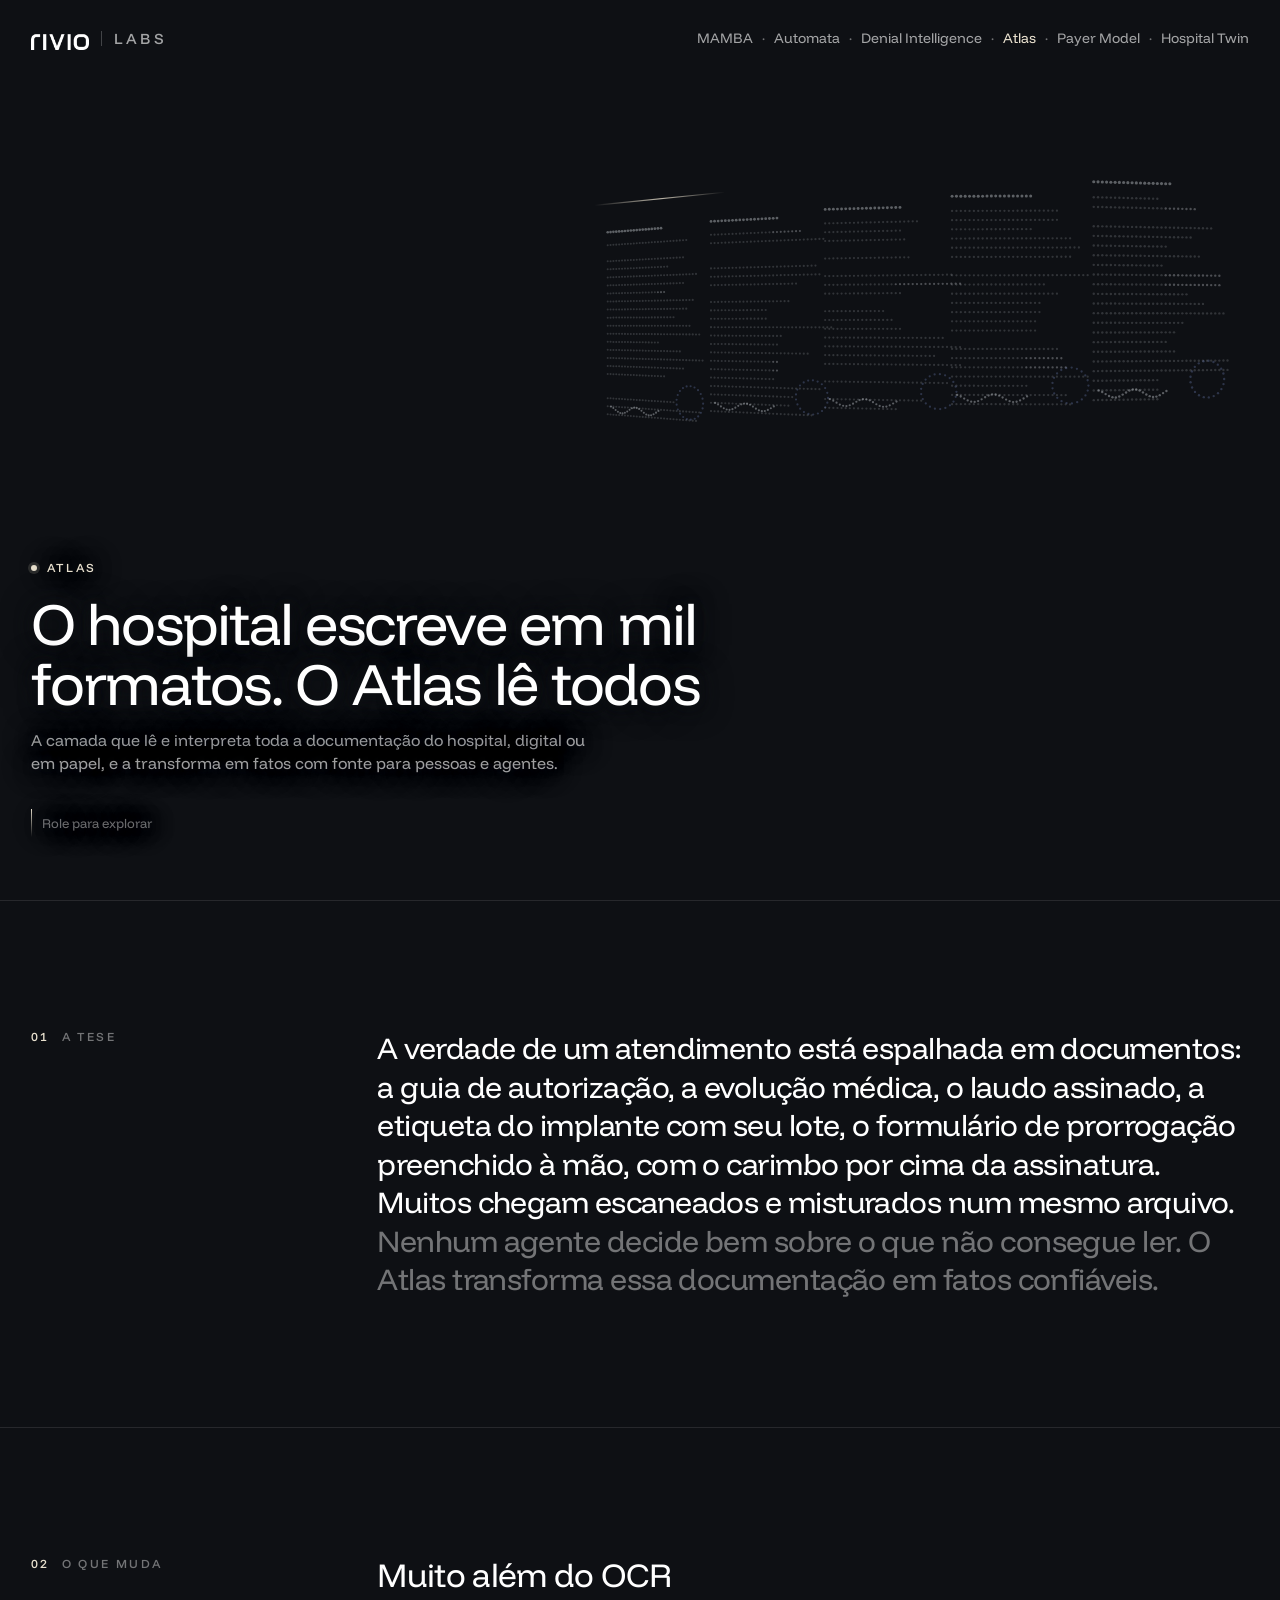
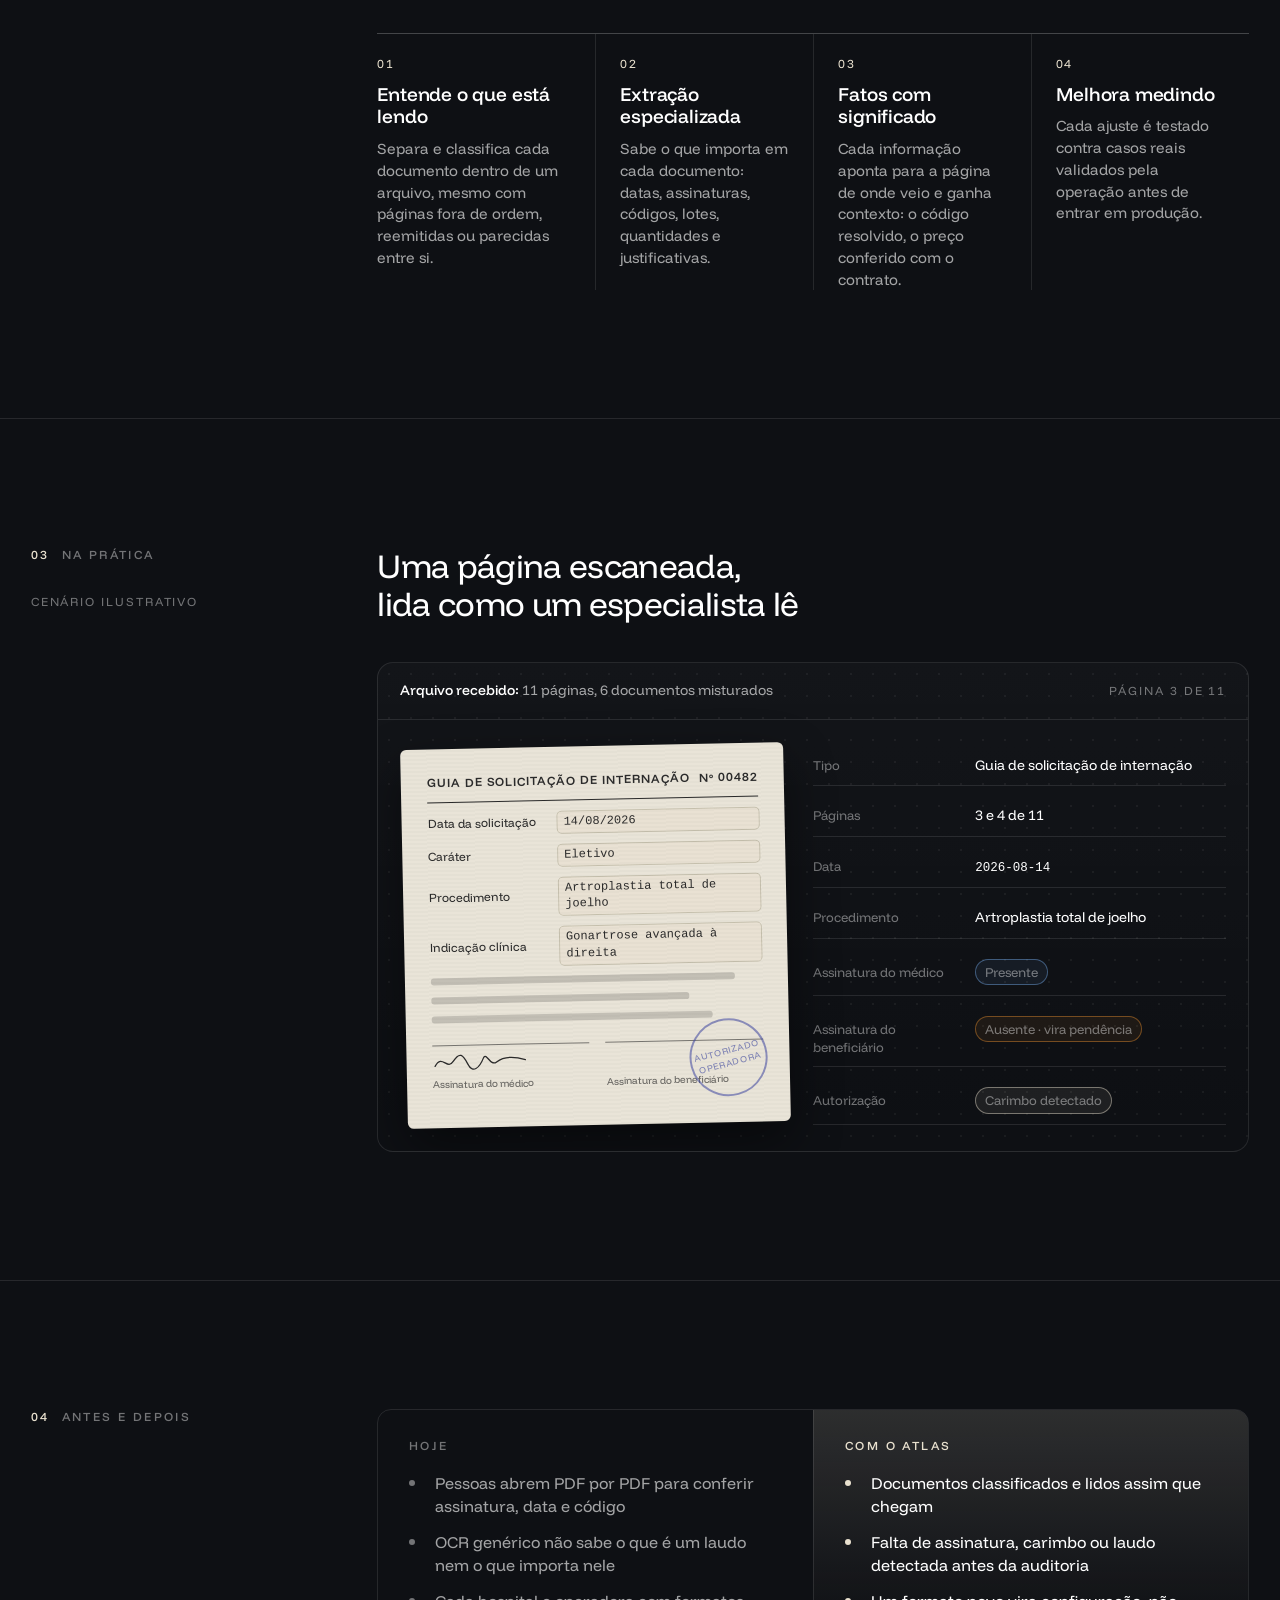
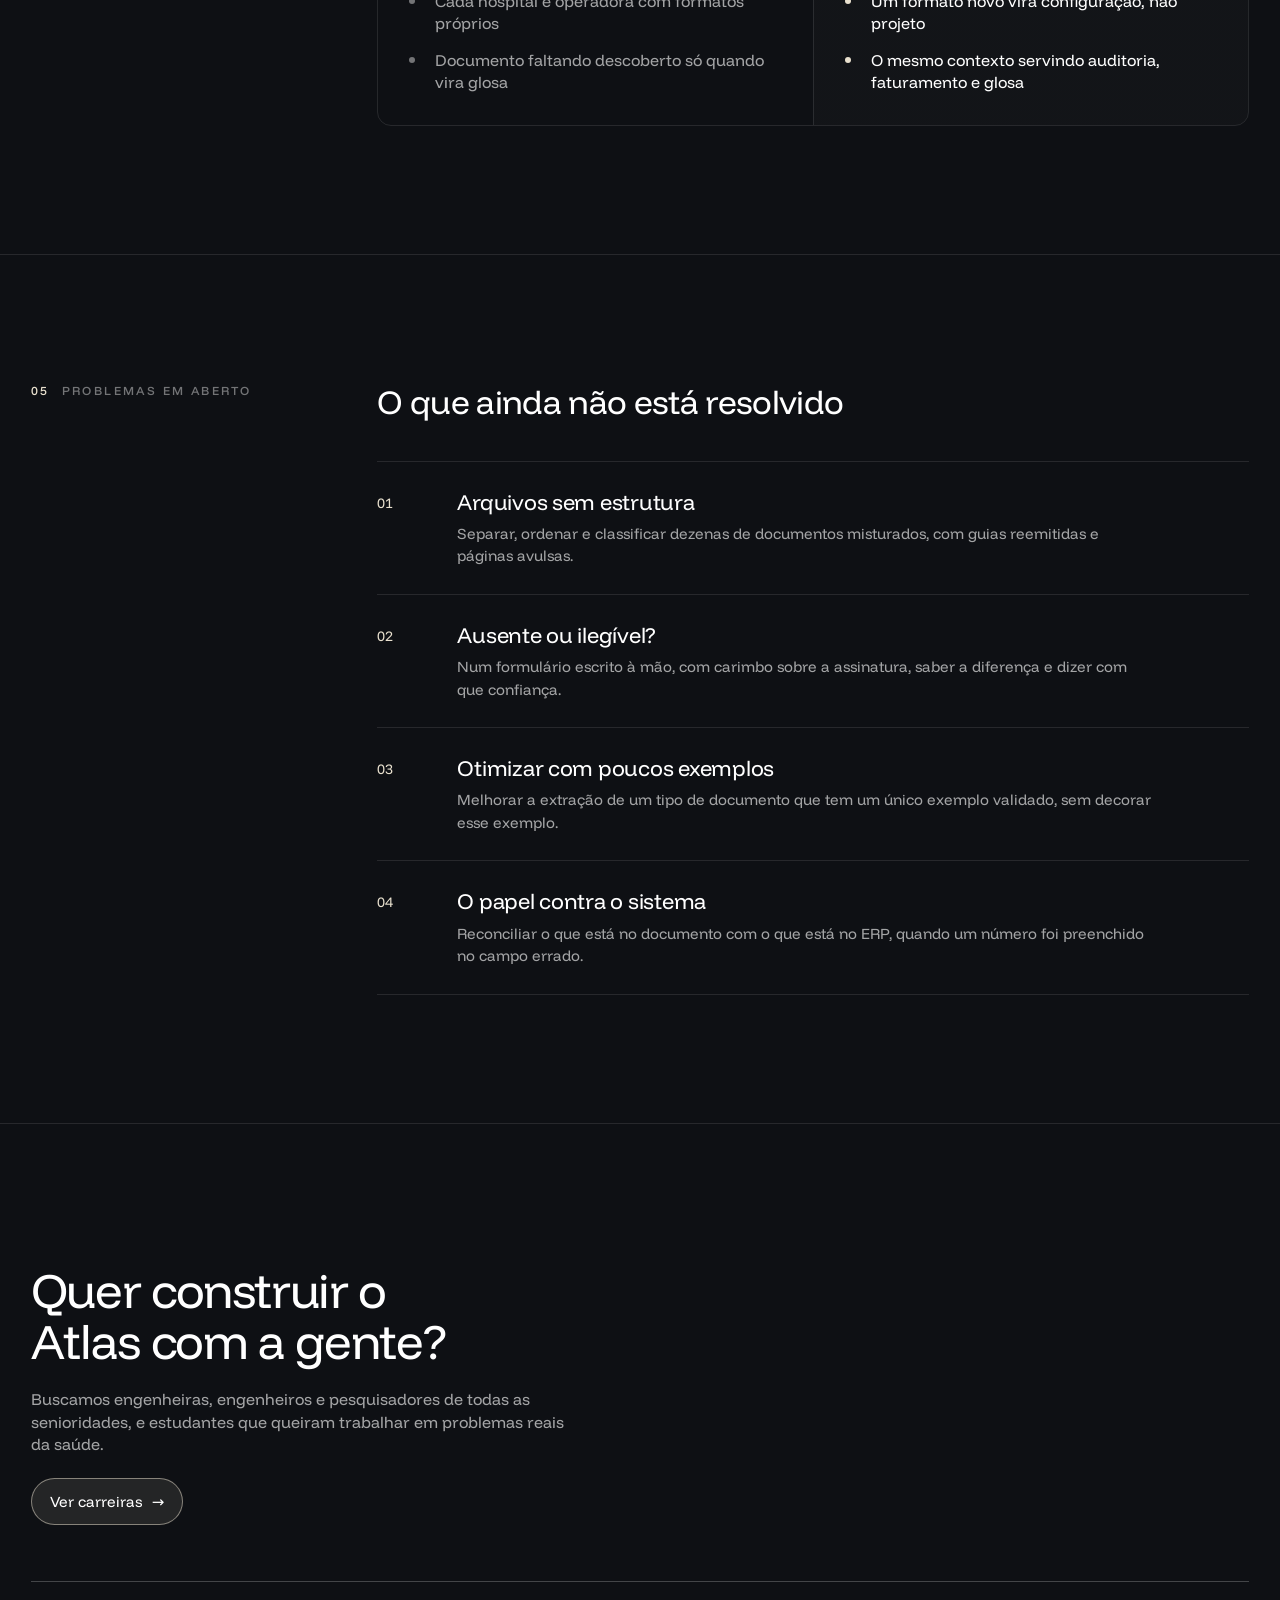
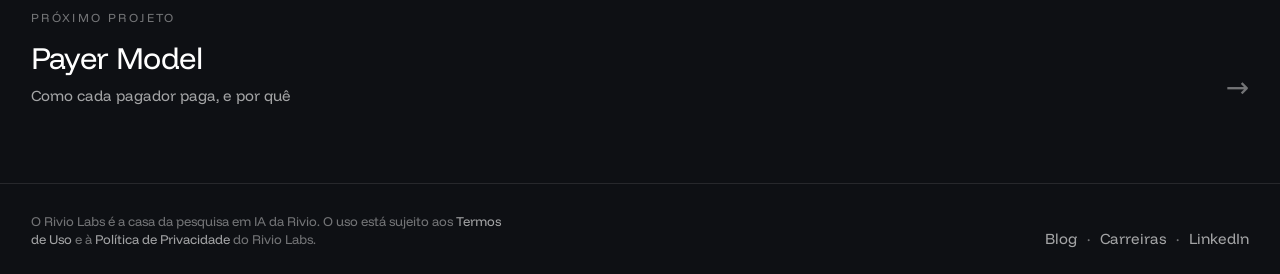
==== atlas/index.html @ 7467d4bd "Cria as páginas de cada projeto e organiza o site em arquivos compartilhados Seis sub-páginas (MAMBA" ====
<!doctype html>
<html lang="pt-BR">
<head>
<meta charset="utf-8">
<meta name="viewport" content="width=device-width, initial-scale=1, viewport-fit=cover">
<title>Atlas · Rivio Labs</title>
<meta name="description" content="A camada que lê e interpreta toda a documentação do hospital, digital ou em papel, e a transforma em fatos com fonte para pessoas e agentes.">
<link rel="preconnect" href="https://fonts.googleapis.com">
<link rel="preconnect" href="https://fonts.gstatic.com" crossorigin>
<link rel="stylesheet" href="https://fonts.googleapis.com/css2?family=Funnel+Display:wght@400;500;600&display=swap">
<link rel="stylesheet" href="../assets/base.css">
<link rel="stylesheet" href="../assets/product.css">
</head>
<body class="product" data-project="atlas" style="--accent: #E9E1CF; --accent-rgb: 233, 225, 207;">
<header class="p-top">
  <a class="brand" href="../" aria-label="Rivio Labs">
    <img src="../assets/rivio.png" alt="Rivio" width="58" height="22">
    <span class="labs">Labs</span>
  </a>
  <nav aria-label="Projetos">
    <ul class="p-index"></ul>
    <a class="p-back" href="../">← Projetos</a>
  </nav>
</header>

<main>
  <section class="hero">
    <canvas data-visual="pages" aria-hidden="true"></canvas>
    <div class="hero-copy">
      <p class="eyebrow">Atlas</p>
      <h1>O hospital escreve em mil formatos. O Atlas lê todos</h1>
      <p class="lede">A camada que lê e interpreta toda a documentação do hospital, digital ou em papel, e a transforma em fatos com fonte para pessoas e agentes.</p>
      <span class="cue">Role para explorar</span>
    </div>
  </section>

  <section class="section" aria-labelledby="s1">
    <div class="label-col"><p class="label" id="s1"><b>01</b> A tese</p></div>
    <div class="body-col"><p class="statement reveal">A verdade de um atendimento está espalhada em documentos: a guia de autorização, a evolução médica, o laudo assinado, a etiqueta do implante com seu lote, o formulário de prorrogação preenchido à mão, com o carimbo por cima da assinatura. Muitos chegam escaneados e misturados num mesmo arquivo. <span>Nenhum agente decide bem sobre o que não consegue ler. O Atlas transforma essa documentação em fatos confiáveis.</span></p></div>
  </section>

  <section class="section" aria-labelledby="s2">
    <div class="label-col"><p class="label" id="s2"><b>02</b> O que muda</p></div>
    <div class="body-col">
      <h2 class="reveal">Muito além do OCR</h2>
      <ol class="pillars reveal">
        <li><span class="n">01</span><h3>Entende o que está lendo</h3><p>Separa e classifica cada documento dentro de um arquivo, mesmo com páginas fora de ordem, reemitidas ou parecidas entre si.</p></li>
        <li><span class="n">02</span><h3>Extração especializada</h3><p>Sabe o que importa em cada documento: datas, assinaturas, códigos, lotes, quantidades e justificativas.</p></li>
        <li><span class="n">03</span><h3>Fatos com significado</h3><p>Cada informação aponta para a página de onde veio e ganha contexto: o código resolvido, o preço conferido com o contrato.</p></li>
        <li><span class="n">04</span><h3>Melhora medindo</h3><p>Cada ajuste é testado contra casos reais validados pela operação antes de entrar em produção.</p></li>
      </ol>
    </div>
  </section>

  <section class="section" aria-labelledby="s3">
    <div class="label-col"><p class="label" id="s3"><b>03</b> Na prática</p><p class="caption">Cenário ilustrativo</p></div>
    <div class="body-col">
      <h2 class="reveal">Uma página escaneada, lida como um especialista lê</h2>
      <div class="module m-doc">
        <div class="module-head"><span><strong>Arquivo recebido:</strong> 11 páginas, 6 documentos misturados</span><span class="caption">Página 3 de 11</span></div>
        <div class="stage">
          <div class="paper" aria-hidden="true">
            <div class="ttl"><span>Guia de solicitação de internação</span><span>Nº 00482</span></div>
            <div class="kv"><span>Data da solicitação</span><span>14/08/2026</span></div>
            <div class="kv"><span>Caráter</span><span>Eletivo</span></div>
            <div class="kv"><span>Procedimento</span><span>Artroplastia total de joelho</span></div>
            <div class="kv"><span>Indicação clínica</span><span class="hand">Gonartrose avançada à direita</span></div>
            <div class="ln" style="width: 92%"></div><div class="ln" style="width: 78%"></div><div class="ln" style="width: 85%"></div>
            <div class="sign"><div><svg viewBox="0 0 120 30" width="96" height="24" aria-hidden="true"><path d="M3 20 C 12 4, 18 26, 26 14 S 38 6, 44 18 S 58 24, 64 10 C 68 4, 72 22, 80 16 S 98 8, 116 14" fill="none" stroke="#2B2B2B" stroke-width="1.6" stroke-linecap="round"/></svg><br>Assinatura do médico</div><div><br><br>Assinatura do beneficiário</div></div>
            <div class="stamp">AUTORIZADO<br>OPERADORA</div>
            <span class="scan"></span>
          </div>
          <div class="out">
            <div class="rec"><span>Tipo</span><span>Guia de solicitação de internação</span></div>
            <div class="rec"><span>Páginas</span><span>3 e 4 de 11</span></div>
            <div class="rec"><span>Data</span><span class="mono">2026-08-14</span></div>
            <div class="rec"><span>Procedimento</span><span>Artroplastia total de joelho</span></div>
            <div class="rec"><span>Assinatura do médico</span><span><span class="chip ok">Presente</span></span></div>
            <div class="rec"><span>Assinatura do beneficiário</span><span><span class="chip warn">Ausente · vira pendência</span></span></div>
            <div class="rec"><span>Autorização</span><span><span class="chip accent">Carimbo detectado</span></span></div>
          </div>
        </div>
      </div>
    </div>
  </section>

  <section class="section" aria-labelledby="s4">
    <div class="label-col"><p class="label" id="s4"><b>04</b> Antes e depois</p></div>
    <div class="body-col">
      <div class="compare reveal">
        <div><h3>Hoje</h3><ul>
          <li>Pessoas abrem PDF por PDF para conferir assinatura, data e código</li>
          <li>OCR genérico não sabe o que é um laudo nem o que importa nele</li>
          <li>Cada hospital e operadora com formatos próprios</li>
          <li>Documento faltando descoberto só quando vira glosa</li>
        </ul></div>
        <div><h3>Com o Atlas</h3><ul>
          <li>Documentos classificados e lidos assim que chegam</li>
          <li>Falta de assinatura, carimbo ou laudo detectada antes da auditoria</li>
          <li>Um formato novo vira configuração, não projeto</li>
          <li>O mesmo contexto servindo auditoria, faturamento e glosa</li>
        </ul></div>
      </div>
    </div>
  </section>

  <section class="section" aria-labelledby="s5">
    <div class="label-col"><p class="label" id="s5"><b>05</b> Problemas em aberto</p></div>
    <div class="body-col">
      <h2 class="reveal">O que ainda não está resolvido</h2>
      <ol class="problems reveal">
        <li><h3>Arquivos sem estrutura</h3><p>Separar, ordenar e classificar dezenas de documentos misturados, com guias reemitidas e páginas avulsas.</p></li>
        <li><h3>Ausente ou ilegível?</h3><p>Num formulário escrito à mão, com carimbo sobre a assinatura, saber a diferença e dizer com que confiança.</p></li>
        <li><h3>Otimizar com poucos exemplos</h3><p>Melhorar a extração de um tipo de documento que tem um único exemplo validado, sem decorar esse exemplo.</p></li>
        <li><h3>O papel contra o sistema</h3><p>Reconciliar o que está no documento com o que está no ERP, quando um número foi preenchido no campo errado.</p></li>
      </ol>
    </div>
  </section>

  <section class="closing">
    <div class="cta reveal">
      <h2>Quer construir o Atlas com a gente?</h2>
      <p>Buscamos engenheiras, engenheiros e pesquisadores de todas as senioridades, e estudantes que queiram trabalhar em problemas reais da saúde.</p>
      <a class="btn" href="../#carreiras">Ver carreiras <span aria-hidden="true">→</span></a>
    </div>
    <a class="next" href="../">Todos os projetos</a>
  </section>
</main>

<footer class="p-foot">
  <p class="fine">O Rivio Labs é a casa da pesquisa em IA da Rivio. O uso está sujeito aos <a href="../#termos">Termos de Uso</a> e à <a href="../#privacidade">Política de Privacidade</a> do Rivio Labs.</p>
  <nav aria-label="Rodapé">
    <ul class="foot-links">
      <li><a href="../#blog">Blog</a></li>
      <li><a href="../#carreiras">Carreiras</a></li>
      <li><a href="https://www.linkedin.com/company/riviotech/" target="_blank" rel="noopener">LinkedIn</a></li>
    </ul>
  </nav>
</footer>

<script src="../assets/projects.js"></script>
<script src="../assets/product.js"></script>
<script src="../assets/fields.js"></script>
</body>
</html>
---- assets/base.css ----
/* Rivio Labs: tokens and pieces shared by every page */
:root {
  color-scheme: dark;
  --bg: #0E1014;
  --bg-2: #16181D;
  --ink: #FFFFFF;
  --ink-2: rgba(255,255,255,0.62);
  --ink-3: rgba(255,255,255,0.42);
  --hair: rgba(255,255,255,0.10);
  --hair-2: rgba(255,255,255,0.22);
  --blue: #0575E6;
  --sky: #7EB8FF;
  --lilac: #B08CF0;
  --attention: #E08A2E;
  --panel: #0B0D11;
  --accent: var(--sky);
  --accent-rgb: 126, 184, 255;
  --ease: cubic-bezier(.2,.8,.2,1);
  --font: "Funnel Display", "Inter", system-ui, -apple-system, sans-serif;
  --mono: ui-monospace, "SF Mono", Menlo, Consolas, monospace;
  --gutter: clamp(16px, 2.4vw, 32px);
}
body { margin: 0; }
img { max-width: 100%; }
[hidden] { display: none !important; }
body {
  background: var(--bg);
  color: var(--ink);
  font-family: var(--font);
  font-size: 15px;
  line-height: 1.4;
  overflow-x: hidden;
  -webkit-font-smoothing: antialiased;
}
a { color: inherit; text-decoration: none; transition: color 160ms var(--ease); }
a:hover { color: var(--sky); }
:focus-visible { outline: 1.5px solid var(--sky); outline-offset: 3px; border-radius: 4px; }

.brand { display: flex; align-items: center; gap: 12px; }
.brand img { height: 22px; width: auto; display: block; }
.brand .labs {
  font-size: 15px; font-weight: 500; letter-spacing: 0.22em; text-transform: uppercase;
  color: var(--ink-2); padding-left: 12px; border-left: 1px solid var(--hair-2); line-height: 1;
}

.linkbtn {
  font: inherit; color: inherit; background: none; border: 0; padding: 0; cursor: pointer;
  transition: color 160ms var(--ease);
}
.linkbtn:hover { color: var(--sky); }
.linkbtn[aria-expanded="true"] { color: var(--ink); }

.fine { font-size: 13px; color: var(--ink-3); max-width: 30rem; margin: 0; }
.fine a { color: var(--ink-2); }
.foot-links { display: flex; flex-wrap: wrap; gap: 0; color: var(--ink-2); justify-content: flex-end; margin: 0; padding: 0; }
.foot-links li { list-style: none; display: inline-flex; }
.foot-links li + li::before { content: "·"; color: var(--ink-3); padding-inline: 10px; }
---- assets/product.css ----
/* Rivio Labs: product pages */
body.product { --accent-soft: rgba(var(--accent-rgb), 0.14); }
body.product a:hover { color: var(--accent); }
body.product :focus-visible { outline-color: var(--accent); }

/* Top bar */
.p-top {
  position: absolute; inset: 0 0 auto 0; z-index: 3;
  display: flex; align-items: center; justify-content: space-between; gap: 24px;
  padding: calc(var(--gutter) * 0.9) var(--gutter);
}
.p-index { display: flex; flex-wrap: wrap; justify-content: flex-end; margin: 0; padding: 0; color: var(--ink-3); font-size: 14px; }
.p-index li { list-style: none; display: inline-flex; }
.p-index li + li::before { content: "·"; padding-inline: 9px; color: var(--ink-3); }
.p-index a { color: var(--ink-2); }
.p-index a[aria-current="page"] { color: var(--accent); }
.p-back { display: none; color: var(--ink-2); font-size: 14px; }

/* Hero */
.hero {
  position: relative; min-height: 100vh; min-height: 100svh; box-sizing: border-box;
  display: grid; align-items: end; overflow: hidden;
  padding: 120px var(--gutter) clamp(40px, 7vh, 72px);
}
.hero canvas { position: absolute; inset: 0; width: 100%; height: 100%; display: block; }
.hero::after {
  content: ""; position: absolute; inset: auto 0 0 0; height: 38%; pointer-events: none;
  background: linear-gradient(to bottom, rgba(14,16,20,0), var(--bg));
}
.hero-copy { position: relative; z-index: 1; display: grid; gap: 16px; text-shadow: 0 0 8px var(--bg), 0 0 18px var(--bg), 0 0 32px var(--bg); }
.eyebrow {
  font-size: 12px; font-weight: 500; letter-spacing: 0.22em; text-transform: uppercase; color: var(--accent);
  display: flex; align-items: center; gap: 10px; margin: 0;
}
.eyebrow::before { content: ""; width: 6px; height: 6px; border-radius: 50%; background: var(--accent); box-shadow: 0 0 0 3px var(--accent-soft); }
.hero h1 {
  margin: 0; font-weight: 400; font-size: clamp(34px, 4.6vw, 62px); line-height: 1.02; letter-spacing: -0.03em;
  max-width: 15em; text-wrap: balance;
}
.lede { margin: 0; color: var(--ink-2); font-size: clamp(16px, 1.25vw, 19px); line-height: 1.45; max-width: 36rem; text-wrap: pretty; }
.cue { display: flex; align-items: center; gap: 10px; margin-top: 18px; color: var(--ink-3); font-size: 13px; }
.cue::before { content: ""; width: 1px; height: 28px; background: linear-gradient(var(--accent), transparent); animation: cue 2.4s var(--ease) infinite; }
@keyframes cue { 0% { transform: scaleY(0); transform-origin: top; } 50% { transform: scaleY(1); transform-origin: top; } 51% { transform-origin: bottom; } 100% { transform: scaleY(0); transform-origin: bottom; } }

/* Sections */
.section {
  display: grid; grid-template-columns: minmax(0, 1fr) minmax(0, 3fr); gap: 28px 56px;
  padding: clamp(72px, 10vw, 136px) var(--gutter);
  border-top: 1px solid var(--hair);
}
.label { margin: 0; font-size: 12px; font-weight: 500; letter-spacing: 0.2em; text-transform: uppercase; color: var(--ink-3); display: flex; gap: 12px; align-items: baseline; }
.label b { color: var(--accent); font-weight: 500; font-variant-numeric: tabular-nums; }
.label-col { display: grid; align-content: start; gap: 18px; }
.section h2 { margin: 0; font-weight: 400; font-size: clamp(26px, 2.6vw, 38px); line-height: 1.12; letter-spacing: -0.02em; text-wrap: balance; max-width: 22em; }
.statement { margin: 0; font-size: clamp(22px, 2.35vw, 34px); line-height: 1.28; letter-spacing: -0.018em; text-wrap: pretty; max-width: 30em; }
.statement span { color: var(--ink-3); }
.body-col { display: grid; gap: 40px; align-content: start; min-width: 0; }

/* What changes */
.pillars { display: grid; grid-template-columns: repeat(4, minmax(0, 1fr)); margin: 0; padding: 0; border-top: 1px solid var(--hair-2); }
.pillars li { list-style: none; padding: 22px 24px 0 0; display: grid; gap: 10px; align-content: start; }
.pillars li + li { padding-left: 24px; border-left: 1px solid var(--hair); }
.pillars .n { font-size: 12px; color: var(--accent); font-variant-numeric: tabular-nums; letter-spacing: 0.1em; }
.pillars h3 { margin: 0; font-size: 19px; font-weight: 500; letter-spacing: -0.01em; line-height: 1.2; }
.pillars p { margin: 0; color: var(--ink-2); font-size: 15px; line-height: 1.45; text-wrap: pretty; }

/* Before / after */
.compare { display: grid; grid-template-columns: repeat(2, minmax(0, 1fr)); gap: 0; border: 1px solid var(--hair); border-radius: 14px; overflow: hidden; }
.compare > div { padding: 28px clamp(20px, 2.4vw, 36px) 32px; display: grid; gap: 18px; align-content: start; }
.compare > div + div { border-left: 1px solid var(--hair); background: linear-gradient(180deg, var(--accent-soft), rgba(var(--accent-rgb), 0.02) 60%); }
.compare h3 { margin: 0; font-size: 12px; font-weight: 500; letter-spacing: 0.2em; text-transform: uppercase; color: var(--ink-3); }
.compare > div + div h3 { color: var(--accent); }
.compare ul { margin: 0; padding: 0; display: grid; gap: 14px; }
.compare li { list-style: none; display: grid; grid-template-columns: 14px 1fr; gap: 12px; font-size: 16px; line-height: 1.4; color: var(--ink-2); }
.compare li::before { content: ""; width: 6px; height: 6px; margin-top: 8px; border-radius: 50%; background: var(--ink-3); }
.compare > div + div li { color: var(--ink); }
.compare > div + div li::before { background: var(--accent); }

/* Open problems */
.problems { margin: 0; padding: 0; counter-reset: pr; display: grid; }
.problems li { list-style: none; counter-increment: pr; display: grid; grid-template-columns: 64px minmax(0, 1fr); gap: 8px 16px; padding: 26px 0; border-top: 1px solid var(--hair); }
.problems li:last-child { border-bottom: 1px solid var(--hair); }
.problems li::before { content: counter(pr, decimal-leading-zero); color: var(--accent); font-size: 14px; font-variant-numeric: tabular-nums; padding-top: 6px; grid-row: span 2; }
.problems h3 { margin: 0; font-size: clamp(19px, 1.7vw, 24px); font-weight: 400; letter-spacing: -0.012em; line-height: 1.25; }
.problems p { margin: 0; color: var(--ink-2); font-size: 15px; line-height: 1.5; max-width: 44rem; text-wrap: pretty; }

/* Closing */
.closing { padding: clamp(80px, 11vw, 150px) var(--gutter) clamp(48px, 6vw, 80px); border-top: 1px solid var(--hair); display: grid; gap: 56px; }
.cta { display: grid; gap: 22px; max-width: 46rem; }
.cta h2 { margin: 0; font-weight: 400; font-size: clamp(30px, 3.8vw, 52px); line-height: 1.05; letter-spacing: -0.028em; text-wrap: balance; }
.cta p { margin: 0; color: var(--ink-2); font-size: 16px; max-width: 34rem; }
.btn {
  justify-self: start; display: inline-flex; align-items: center; gap: 10px;
  padding: 12px 18px; border-radius: 999px; border: 1px solid rgba(var(--accent-rgb), 0.5);
  color: var(--ink); background: rgba(var(--accent-rgb), 0.1); font-size: 15px;
  transition: background-color 160ms var(--ease), border-color 160ms var(--ease);
}
.btn:hover { color: var(--ink); background: rgba(var(--accent-rgb), 0.2); border-color: var(--accent); }
.btn span { transition: transform 160ms var(--ease); }
.btn:hover span { transform: translateX(3px); }
.next {
  display: grid; grid-template-columns: minmax(0, 1fr) auto; align-items: end; gap: 12px 32px;
  padding: 28px 0 0; border-top: 1px solid var(--hair-2);
}
.next small { display: block; font-size: 12px; letter-spacing: 0.2em; text-transform: uppercase; color: var(--ink-3); margin-bottom: 10px; }
.next strong { display: block; font-weight: 400; font-size: clamp(24px, 2.4vw, 34px); letter-spacing: -0.02em; }
.next em { display: block; font-style: normal; color: var(--ink-2); margin-top: 6px; }
.next .arrow { font-size: 28px; color: var(--ink-3); transition: transform 200ms var(--ease), color 200ms var(--ease); }
.next:hover .arrow { transform: translateX(6px); color: var(--ink); }
.next:hover strong { color: var(--ink); }
.p-foot { display: grid; grid-template-columns: minmax(0, 1fr) auto; gap: 20px 48px; align-items: end; padding: 28px var(--gutter) calc(var(--gutter) * 0.9); border-top: 1px solid var(--hair); }

/* Signature modules: shared frame */
.module {
  position: relative; border: 1px solid var(--hair); border-radius: 16px; overflow: hidden;
  background:
    radial-gradient(rgba(255,255,255,0.05) 1px, transparent 1.2px) 0 0 / 22px 22px,
    linear-gradient(180deg, rgba(255,255,255,0.025), rgba(255,255,255,0));
}
.module-head { display: flex; flex-wrap: wrap; justify-content: space-between; gap: 8px 24px; align-items: baseline; padding: 18px 22px; border-bottom: 1px solid var(--hair); font-size: 14px; color: var(--ink-2); }
.module-head strong { color: var(--ink); font-weight: 500; }
.caption { font-size: 12px; letter-spacing: 0.16em; text-transform: uppercase; color: var(--ink-3); }
.mono { font-family: var(--mono); font-size: 12.5px; letter-spacing: 0; }
.chip { display: inline-flex; align-items: center; gap: 6px; padding: 3px 9px; border-radius: 999px; border: 1px solid var(--hair-2); font-size: 12px; color: var(--ink-2); white-space: nowrap; }
.chip.accent { border-color: rgba(var(--accent-rgb), 0.45); color: var(--accent); background: rgba(var(--accent-rgb), 0.08); }
.chip.warn { border-color: rgba(224,138,46,0.45); color: #F0B06A; background: rgba(224,138,46,0.08); }
.chip.ok { border-color: rgba(126,184,255,0.4); color: var(--sky); background: rgba(126,184,255,0.07); }

/* MAMBA: an audited account */
.m-audit .rows { display: grid; }
.m-audit .row { display: grid; grid-template-columns: 150px minmax(0, 1fr) 150px; gap: 8px 24px; padding: 18px 22px; border-bottom: 1px solid var(--hair); align-items: start; }
.m-audit .row:last-child { border-bottom: 0; }
.m-audit .who { display: grid; gap: 6px; font-size: 13px; color: var(--ink-3); }
.m-audit .who b { color: var(--accent); font-weight: 500; font-size: 14px; }
.m-audit .what { display: grid; gap: 8px; }
.m-audit .what p { margin: 0; font-size: 16px; line-height: 1.35; }
.m-audit .evid { display: flex; flex-wrap: wrap; gap: 6px; }
.m-audit .effect { display: grid; gap: 6px; justify-items: end; text-align: right; font-size: 13px; color: var(--ink-3); }
.m-audit .effect b { font-weight: 500; font-size: 16px; color: var(--ink); font-variant-numeric: tabular-nums; }
.m-audit .foot { display: flex; flex-wrap: wrap; gap: 8px 20px; padding: 16px 22px; border-top: 1px solid var(--hair); font-size: 13px; color: var(--ink-2); background: rgba(var(--accent-rgb), 0.05); }

/* Automata: one demonstration, two executors */
.m-replay .stage { display: grid; grid-template-columns: minmax(0, 1.25fr) minmax(0, 1fr); }
.m-replay .browser { margin: 22px; border: 1px solid var(--hair-2); border-radius: 10px; overflow: hidden; background: rgba(11,13,17,0.85); }
.m-replay .bar { display: flex; gap: 6px; align-items: center; padding: 10px 12px; border-bottom: 1px solid var(--hair); }
.m-replay .bar i { width: 7px; height: 7px; border-radius: 50%; background: var(--hair-2); }
.m-replay .bar span { margin-left: 10px; flex: 1; height: 16px; border-radius: 6px; background: rgba(255,255,255,0.05); }
.m-replay .page { position: relative; min-height: 250px; padding: 18px; display: grid; grid-template-columns: 90px 1fr; gap: 14px; }
.m-replay .side { display: grid; gap: 8px; align-content: start; }
.m-replay .side i, .m-replay .field i { display: block; height: 8px; border-radius: 4px; background: rgba(255,255,255,0.08); }
.m-replay .main { display: grid; gap: 12px; align-content: start; }
.m-replay .field { display: grid; gap: 6px; padding: 10px; border: 1px solid var(--hair); border-radius: 8px; }
.m-replay .field i:first-child { width: 40%; }
.m-replay .cta-btn { justify-self: end; padding: 8px 14px; border-radius: 8px; background: rgba(var(--accent-rgb), 0.22); border: 1px solid rgba(var(--accent-rgb), 0.5); font-size: 12px; color: var(--ink); transition: transform 700ms var(--ease); }
.m-replay.drift .cta-btn { transform: translateX(-150px); }
.m-replay .cursor { position: absolute; left: 0; top: 0; width: 14px; height: 14px; border-radius: 50%; background: var(--accent); box-shadow: 0 0 0 6px var(--accent-soft); transform: translate(140px, 60px); transition: transform 900ms var(--ease); }
.m-replay .rails { padding: 22px 22px 22px 0; display: grid; gap: 14px; align-content: center; }
.m-replay .rail { border: 1px solid var(--hair); border-radius: 10px; padding: 14px 16px; display: grid; gap: 10px; }
.m-replay .rail h4 { margin: 0; font-size: 13px; font-weight: 500; color: var(--ink-2); display: flex; justify-content: space-between; gap: 12px; }
.m-replay .steps { display: grid; grid-template-columns: repeat(5, 1fr); gap: 6px; }
.m-replay .steps i { height: 6px; border-radius: 3px; background: rgba(255,255,255,0.08); transition: background-color 300ms var(--ease); }
.m-replay .steps i.done { background: var(--accent); }
.m-replay .steps i.fail { background: var(--attention); }
.m-replay .note { margin: 0; font-size: 13px; color: var(--ink-3); min-height: 2.8em; }

/* Denial Intelligence: before submission / after the answer */
.m-denial .cols { display: grid; grid-template-columns: repeat(2, minmax(0, 1fr)); }
.m-denial .col { padding: 22px; display: grid; gap: 14px; align-content: start; }
.m-denial .col + .col { border-left: 1px solid var(--hair); }
.m-denial h4 { margin: 0; font-size: 12px; font-weight: 500; letter-spacing: 0.18em; text-transform: uppercase; color: var(--ink-3); }
.m-denial .sig { display: grid; grid-template-columns: minmax(0, 1fr) auto; gap: 6px 16px; padding: 14px 16px; border: 1px solid var(--hair); border-radius: 10px; background: rgba(11,13,17,0.6); }
.m-denial .sig p { margin: 0; font-size: 15px; line-height: 1.35; }
.m-denial .sig small { grid-column: 1 / -1; color: var(--ink-3); font-size: 13px; }
.m-denial .verdict { display: grid; gap: 10px; padding: 16px; border-radius: 10px; border: 1px solid rgba(var(--accent-rgb), 0.35); background: rgba(var(--accent-rgb), 0.06); }
.m-denial .verdict p { margin: 0; font-size: 15px; line-height: 1.4; }
.m-denial .verdict ul { margin: 0; padding: 0; display: grid; gap: 6px; }
.m-denial .verdict li { list-style: none; font-size: 14px; color: var(--ink-2); display: flex; gap: 8px; }
.m-denial .verdict li::before { content: "↳"; color: var(--accent); }
.m-denial .meter { height: 6px; border-radius: 3px; background: rgba(255,255,255,0.08); overflow: hidden; }
.m-denial .meter i { display: block; height: 100%; width: 0; background: var(--accent); transition: width 1200ms var(--ease); }
.m-denial.in .meter i { width: var(--w); }

/* Atlas: a page and what gets read from it */
.m-doc .stage { display: grid; grid-template-columns: minmax(0, 1fr) minmax(0, 1fr); }
.m-doc .paper { position: relative; margin: 26px; padding: 26px 26px 34px; border-radius: 6px; background: #E9E4D8; color: #2B2B2B; transform: rotate(-1.2deg); box-shadow: 0 20px 50px rgba(0,0,0,0.45); display: grid; gap: 10px; overflow: hidden; }
.m-doc .paper::after { content: ""; position: absolute; inset: 0; background: repeating-linear-gradient(0deg, rgba(0,0,0,0.018) 0 2px, transparent 2px 4px); pointer-events: none; }
.m-doc .ttl { font-size: 12px; font-weight: 600; letter-spacing: 0.08em; text-transform: uppercase; display: flex; justify-content: space-between; border-bottom: 1.5px solid #2B2B2B; padding-bottom: 8px; }
.m-doc .ln { height: 7px; border-radius: 3px; background: rgba(43,43,43,0.2); }
.m-doc .kv { display: grid; grid-template-columns: 120px 1fr; gap: 10px; align-items: center; font-size: 12px; }
.m-doc .kv span:last-child { font-family: var(--mono); font-size: 12px; padding: 2px 6px; border-radius: 4px; transition: background-color 400ms var(--ease), box-shadow 400ms var(--ease); }
.m-doc.in .kv span:last-child { background: rgba(var(--accent-rgb), 0.55); box-shadow: 0 0 0 1px rgba(90,80,40,0.25); }
.m-doc .hand { font-family: "Segoe Script", "Bradley Hand", cursive; font-size: 15px; }
.m-doc .stamp { position: absolute; right: 22px; bottom: 26px; width: 74px; height: 74px; border-radius: 50%; border: 2px solid rgba(60,70,160,0.55); color: rgba(60,70,160,0.65); font-size: 9px; letter-spacing: 0.1em; display: grid; place-items: center; text-align: center; transform: rotate(-14deg); }
.m-doc .sign { display: grid; grid-template-columns: repeat(2, 1fr); gap: 16px; margin-top: 10px; font-size: 10px; color: rgba(43,43,43,0.7); }
.m-doc .sign div { border-top: 1px solid rgba(43,43,43,0.6); padding-top: 4px; }
.m-doc .scan { position: absolute; left: 0; right: 0; top: 0; height: 2px; background: linear-gradient(90deg, transparent, rgba(var(--accent-rgb), 0.9), transparent); box-shadow: 0 0 18px rgba(var(--accent-rgb), 0.9); opacity: 0; }
.m-doc.in .scan { animation: scan 2.6s var(--ease) 1; }
@keyframes scan { 0% { top: 0; opacity: 1; } 90% { opacity: 1; } 100% { top: 100%; opacity: 0; } }
.m-doc .out { padding: 26px 22px 26px 0; display: grid; gap: 10px; align-content: center; }
.m-doc .out .rec { display: grid; grid-template-columns: 150px minmax(0, 1fr); gap: 12px; align-items: baseline; padding: 10px 0; border-bottom: 1px solid var(--hair); font-size: 14px; opacity: 0.25; transition: opacity 500ms var(--ease); }
.m-doc .out .rec span:first-child { color: var(--ink-3); font-size: 13px; }
.m-doc.in .out .rec { opacity: 1; }
.m-doc.in .out .rec:nth-child(2) { transition-delay: 300ms; } .m-doc.in .out .rec:nth-child(3) { transition-delay: 600ms; }
.m-doc.in .out .rec:nth-child(4) { transition-delay: 900ms; } .m-doc.in .out .rec:nth-child(5) { transition-delay: 1200ms; }
.m-doc.in .out .rec:nth-child(6) { transition-delay: 1500ms; } .m-doc.in .out .rec:nth-child(7) { transition-delay: 1800ms; }

/* Payer Model: memory of a payer */
.m-matrix .stage { display: grid; grid-template-columns: minmax(0, 1.6fr) minmax(0, 1fr); }
.m-matrix .grid { padding: 24px 22px; overflow-x: auto; }
.m-matrix table { border-collapse: collapse; width: 100%; min-width: 460px; }
.m-matrix th { font-weight: 400; font-size: 12px; color: var(--ink-3); text-align: left; padding: 0 8px 10px 0; white-space: nowrap; }
.m-matrix thead th { text-align: center; font-variant-numeric: tabular-nums; }
.m-matrix thead th.fc { color: var(--accent); }
.m-matrix td { text-align: center; padding: 7px 0; }
.m-matrix td i { display: inline-block; border-radius: 50%; background: rgba(255,255,255,0.8); transform: scale(0); transition: transform 500ms var(--ease); }
.m-matrix td.fc i { background: transparent; border: 1.5px solid var(--accent); }
.m-matrix.in td i { transform: scale(1); }
.m-matrix .side { border-left: 1px solid var(--hair); padding: 24px 22px; display: grid; gap: 16px; align-content: center; }
.m-matrix .insight { display: grid; gap: 8px; padding: 14px 16px; border: 1px solid var(--hair); border-radius: 10px; }
.m-matrix .insight p { margin: 0; font-size: 15px; line-height: 1.4; }
.m-matrix .insight small { color: var(--ink-3); font-size: 13px; }

/* Hospital Twin: many dialects, one language */
.m-twin .stage { position: relative; display: grid; grid-template-columns: minmax(0, 1fr) 90px minmax(0, 1fr); align-items: center; padding: 28px 22px; }
.m-twin .src { display: grid; gap: 12px; }
.m-twin .src div { display: grid; gap: 4px; padding: 12px 14px; border: 1px solid var(--hair); border-radius: 10px; background: rgba(11,13,17,0.6); }
.m-twin .src small { font-size: 12px; color: var(--ink-3); }
.m-twin .src code { font-family: var(--mono); font-size: 13px; color: var(--ink); }
.m-twin svg { width: 100%; height: 100%; min-height: 220px; overflow: visible; }
.m-twin path { fill: none; stroke: rgba(var(--accent-rgb), 0.7); stroke-width: 1.2; stroke-dasharray: 160; stroke-dashoffset: 160; transition: stroke-dashoffset 1200ms var(--ease); }
.m-twin.in path { stroke-dashoffset: 0; }
.m-twin.in path:nth-of-type(2) { transition-delay: 200ms; } .m-twin.in path:nth-of-type(3) { transition-delay: 400ms; }
.m-twin .canon { display: grid; gap: 12px; padding: 18px; border-radius: 12px; border: 1px solid rgba(var(--accent-rgb), 0.45); background: rgba(var(--accent-rgb), 0.07); opacity: 0.3; transition: opacity 700ms var(--ease) 900ms; }
.m-twin.in .canon { opacity: 1; }
.m-twin .canon strong { font-weight: 500; font-size: 17px; line-height: 1.3; }
.m-twin .canon dl { margin: 0; display: grid; grid-template-columns: auto 1fr; gap: 6px 14px; font-size: 13px; }
.m-twin .canon dt { color: var(--ink-3); }
.m-twin .canon dd { margin: 0; color: var(--ink-2); }

/* Reveal on scroll */
.js .reveal { opacity: 0; transform: translateY(14px); transition: opacity 700ms var(--ease), transform 700ms var(--ease); }
.js .reveal.in { opacity: 1; transform: none; }

@media (max-width: 1200px) {
  .pillars { grid-template-columns: repeat(2, minmax(0, 1fr)); row-gap: 28px; }
  .pillars li:nth-child(3) { padding-left: 0; border-left: 0; }
}
@media (max-width: 900px) {
  .section { grid-template-columns: 1fr; }
  .m-audit .row { grid-template-columns: 1fr; }
  .m-audit .effect { justify-items: start; text-align: left; }
  .m-replay .stage, .m-doc .stage, .m-matrix .stage, .m-denial .cols { grid-template-columns: 1fr; }
  .m-replay .rails { padding: 0 22px 22px; }
  .m-doc .out { padding: 0 22px 26px; }
  .m-matrix .side { border-left: 0; border-top: 1px solid var(--hair); }
  .m-denial .col + .col { border-left: 0; border-top: 1px solid var(--hair); }
  .m-twin .stage { grid-template-columns: 1fr; gap: 18px; }
  .m-twin svg { display: none; }
}
@media (max-width: 760px) {
  .p-index { display: none; }
  .p-back { display: inline; }
  .hero { padding-top: 96px; }
  .pillars { grid-template-columns: 1fr; }
  .pillars li, .pillars li + li { padding-left: 0; border-left: 0; }
  .compare { grid-template-columns: 1fr; }
  .compare > div + div { border-left: 0; border-top: 1px solid var(--hair); }
  .problems li { grid-template-columns: 40px minmax(0, 1fr); }
  .next, .p-foot { grid-template-columns: 1fr; }
  .p-foot .foot-links { justify-content: flex-start; }
  .m-doc .kv { grid-template-columns: 96px 1fr; }
  .m-doc .out .rec { grid-template-columns: 120px minmax(0, 1fr); }
}
@media (prefers-reduced-motion: reduce) {
  .js .reveal { opacity: 1; transform: none; transition: none; }
  .cue::before, .m-doc.in .scan { animation: none; }
  .m-replay .cursor, .m-replay .cta-btn, .m-twin path, .m-matrix td i, .m-denial .meter i { transition: none; }
}
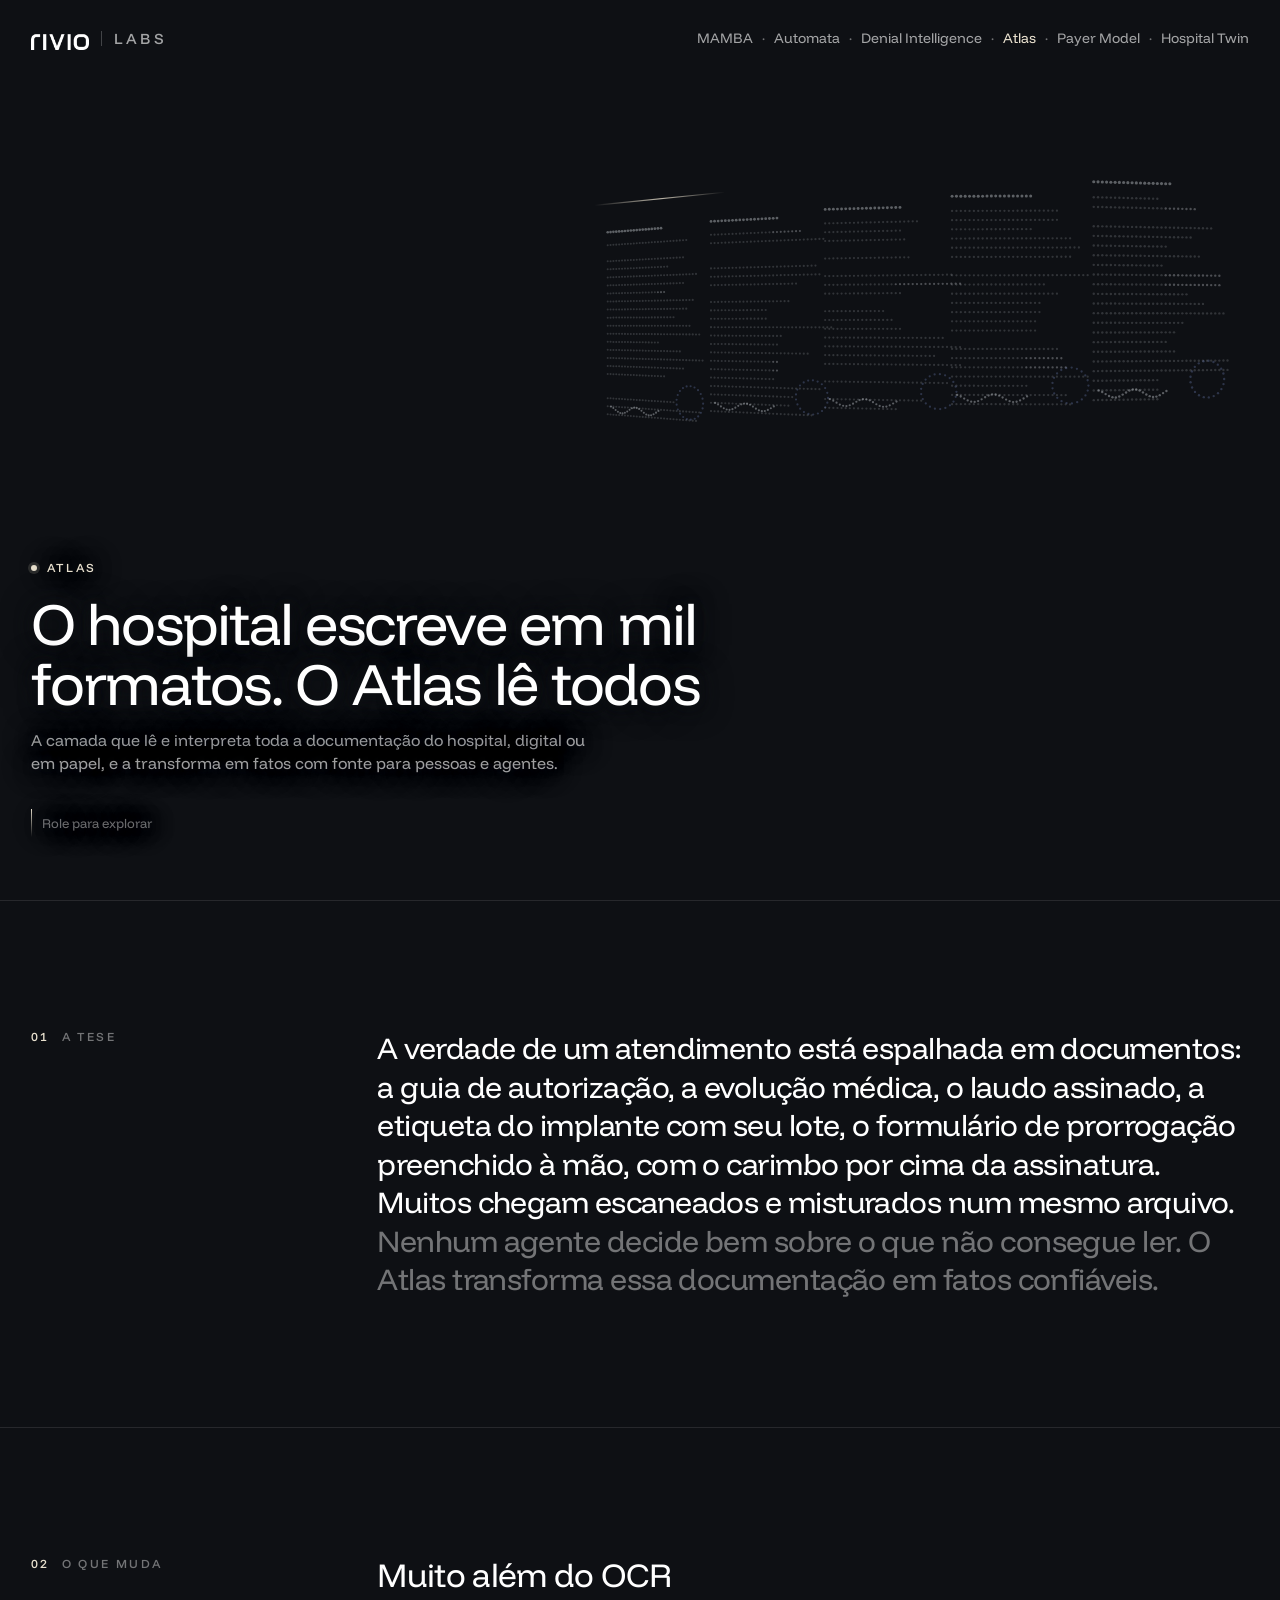
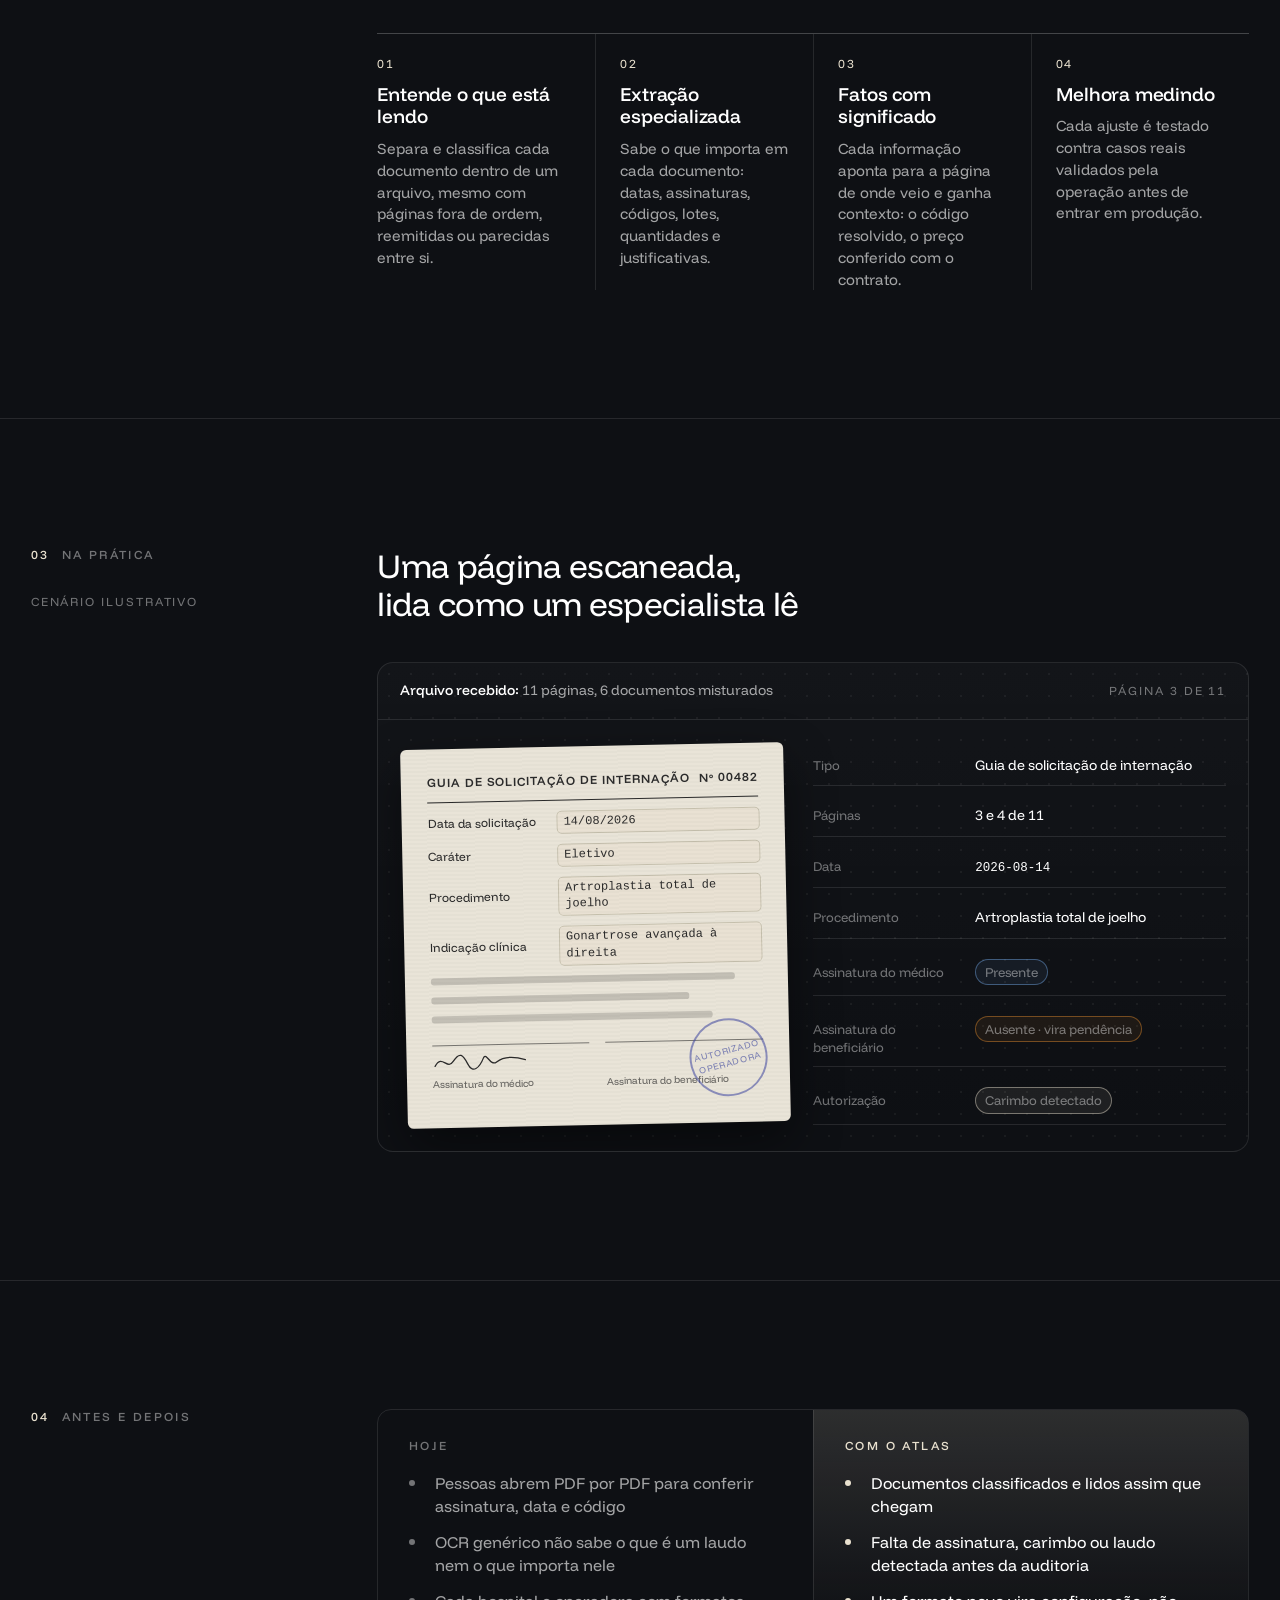
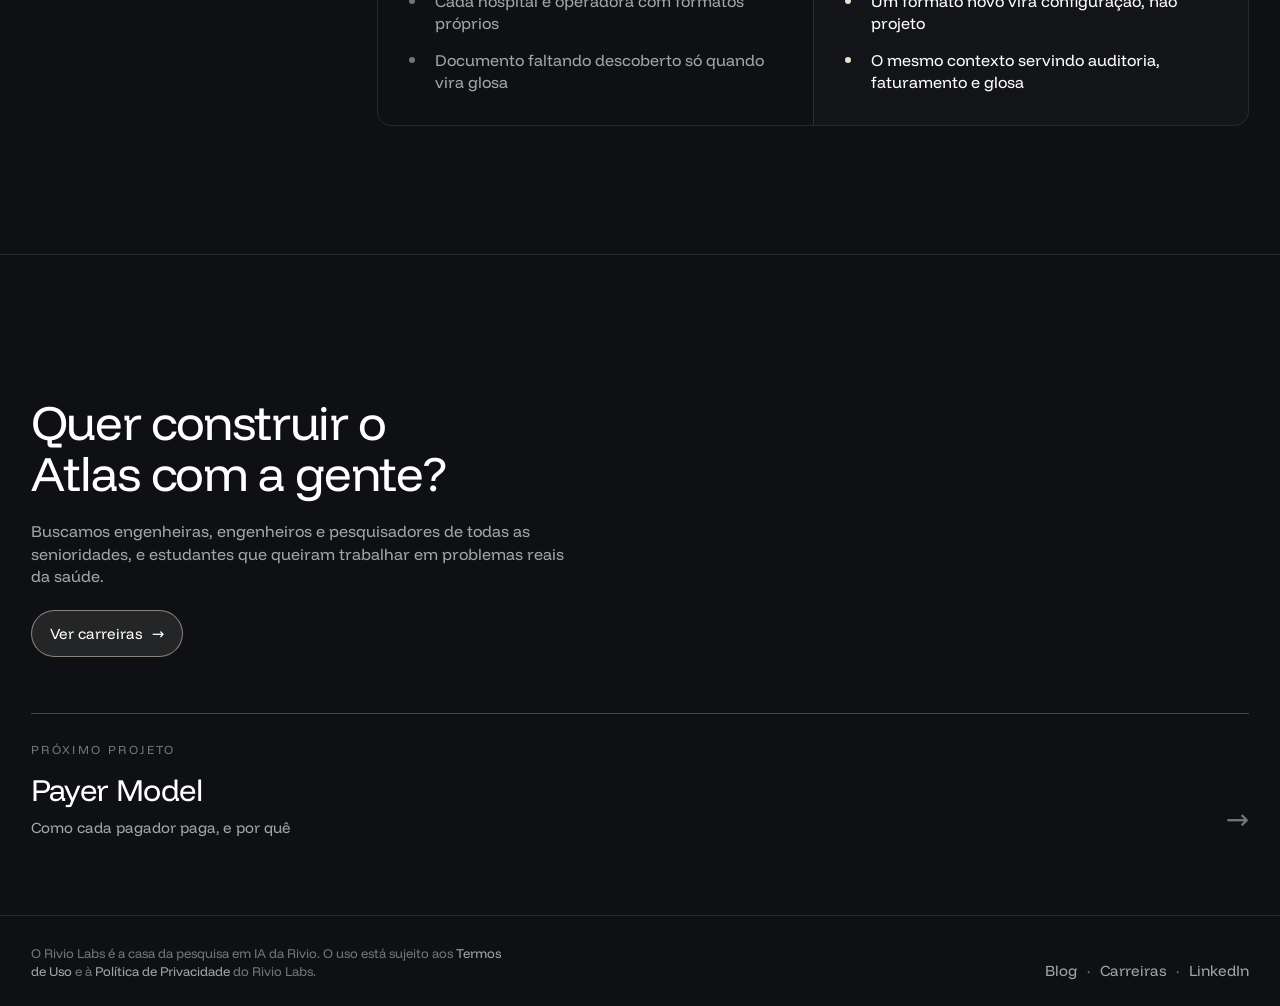
==== commit 15699424: "Oculta a seção de problemas em aberto das páginas de projeto O conteúdo continua no HTML de cada pág" ====
--- a/atlas/index.html
+++ b/atlas/index.html
@@ -104,7 +104,8 @@
     </div>
   </section>
 
-  <section class="section" aria-labelledby="s5">
+  <!-- Problemas em aberto: oculto por enquanto. Remova o atributo hidden para voltar a exibir. -->
+  <section class="section" aria-labelledby="s5" hidden>
     <div class="label-col"><p class="label" id="s5"><b>05</b> Problemas em aberto</p></div>
     <div class="body-col">
       <h2 class="reveal">O que ainda não está resolvido</h2>
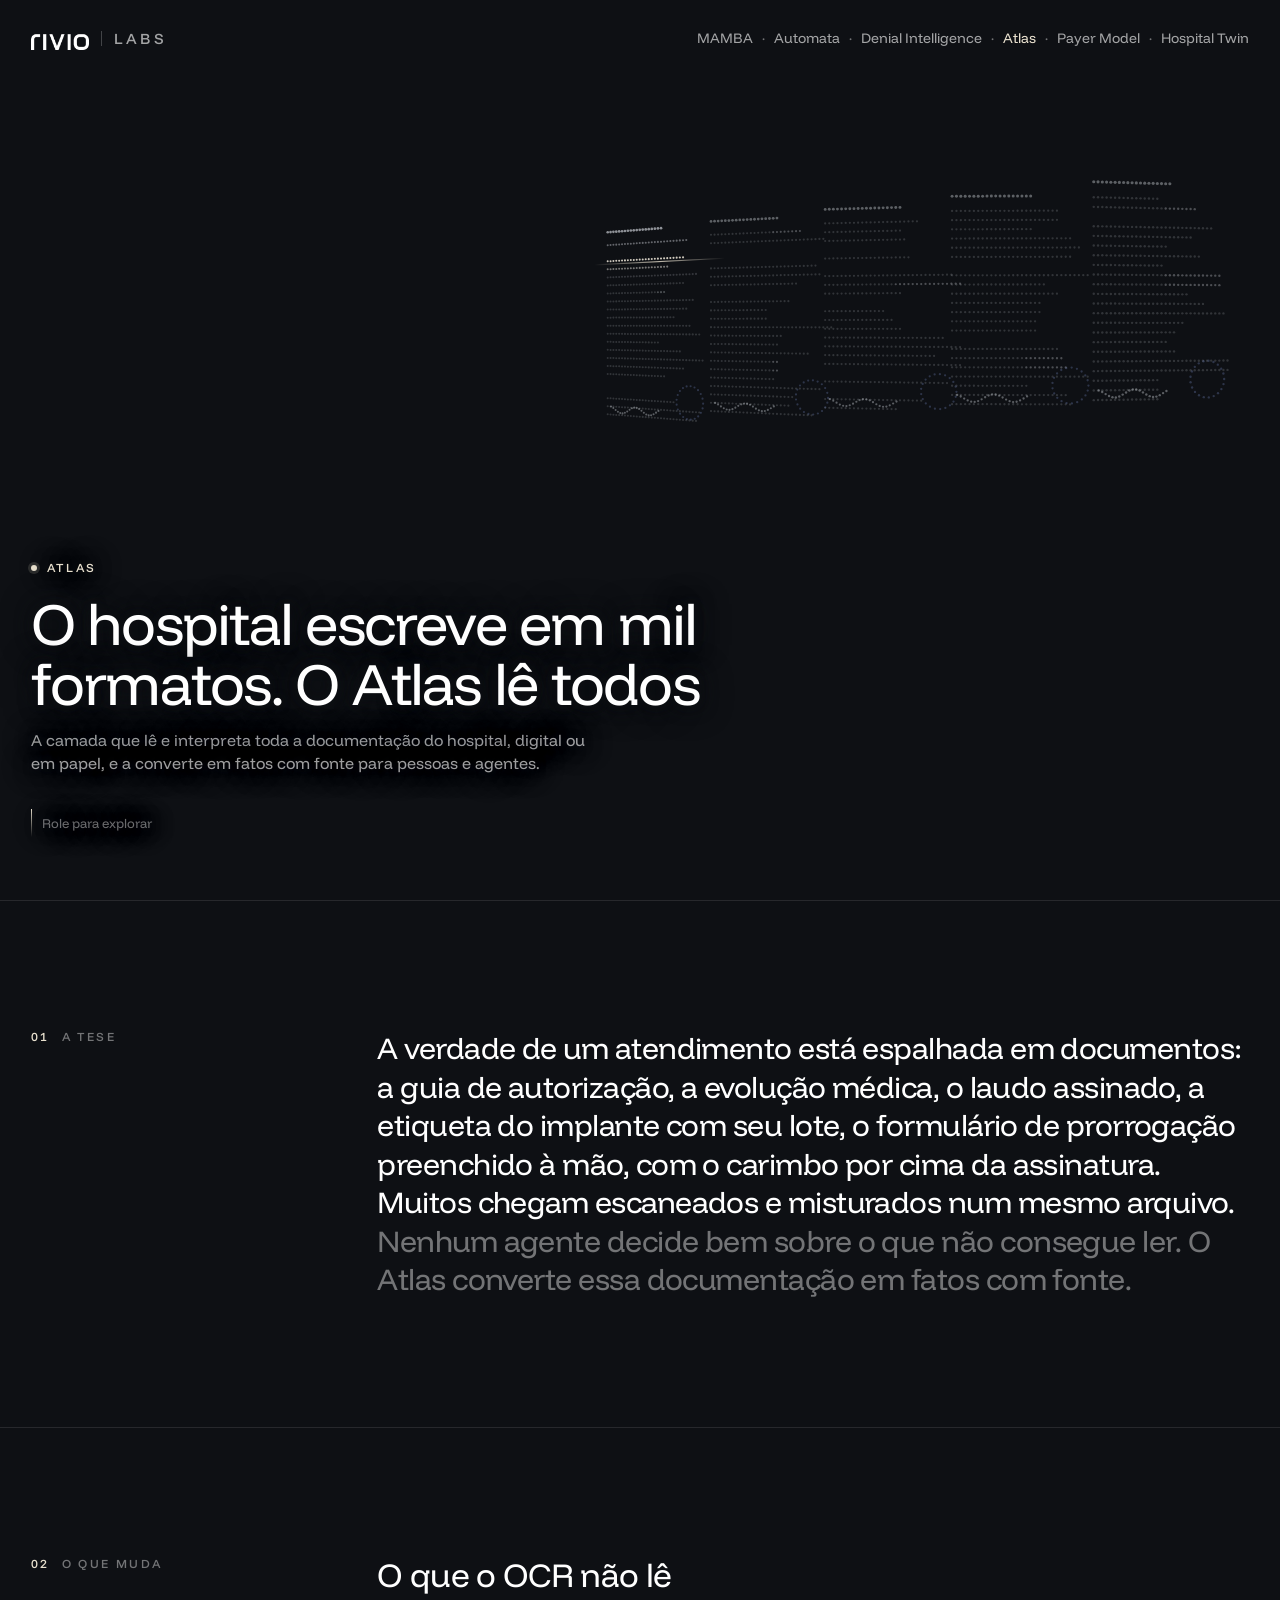
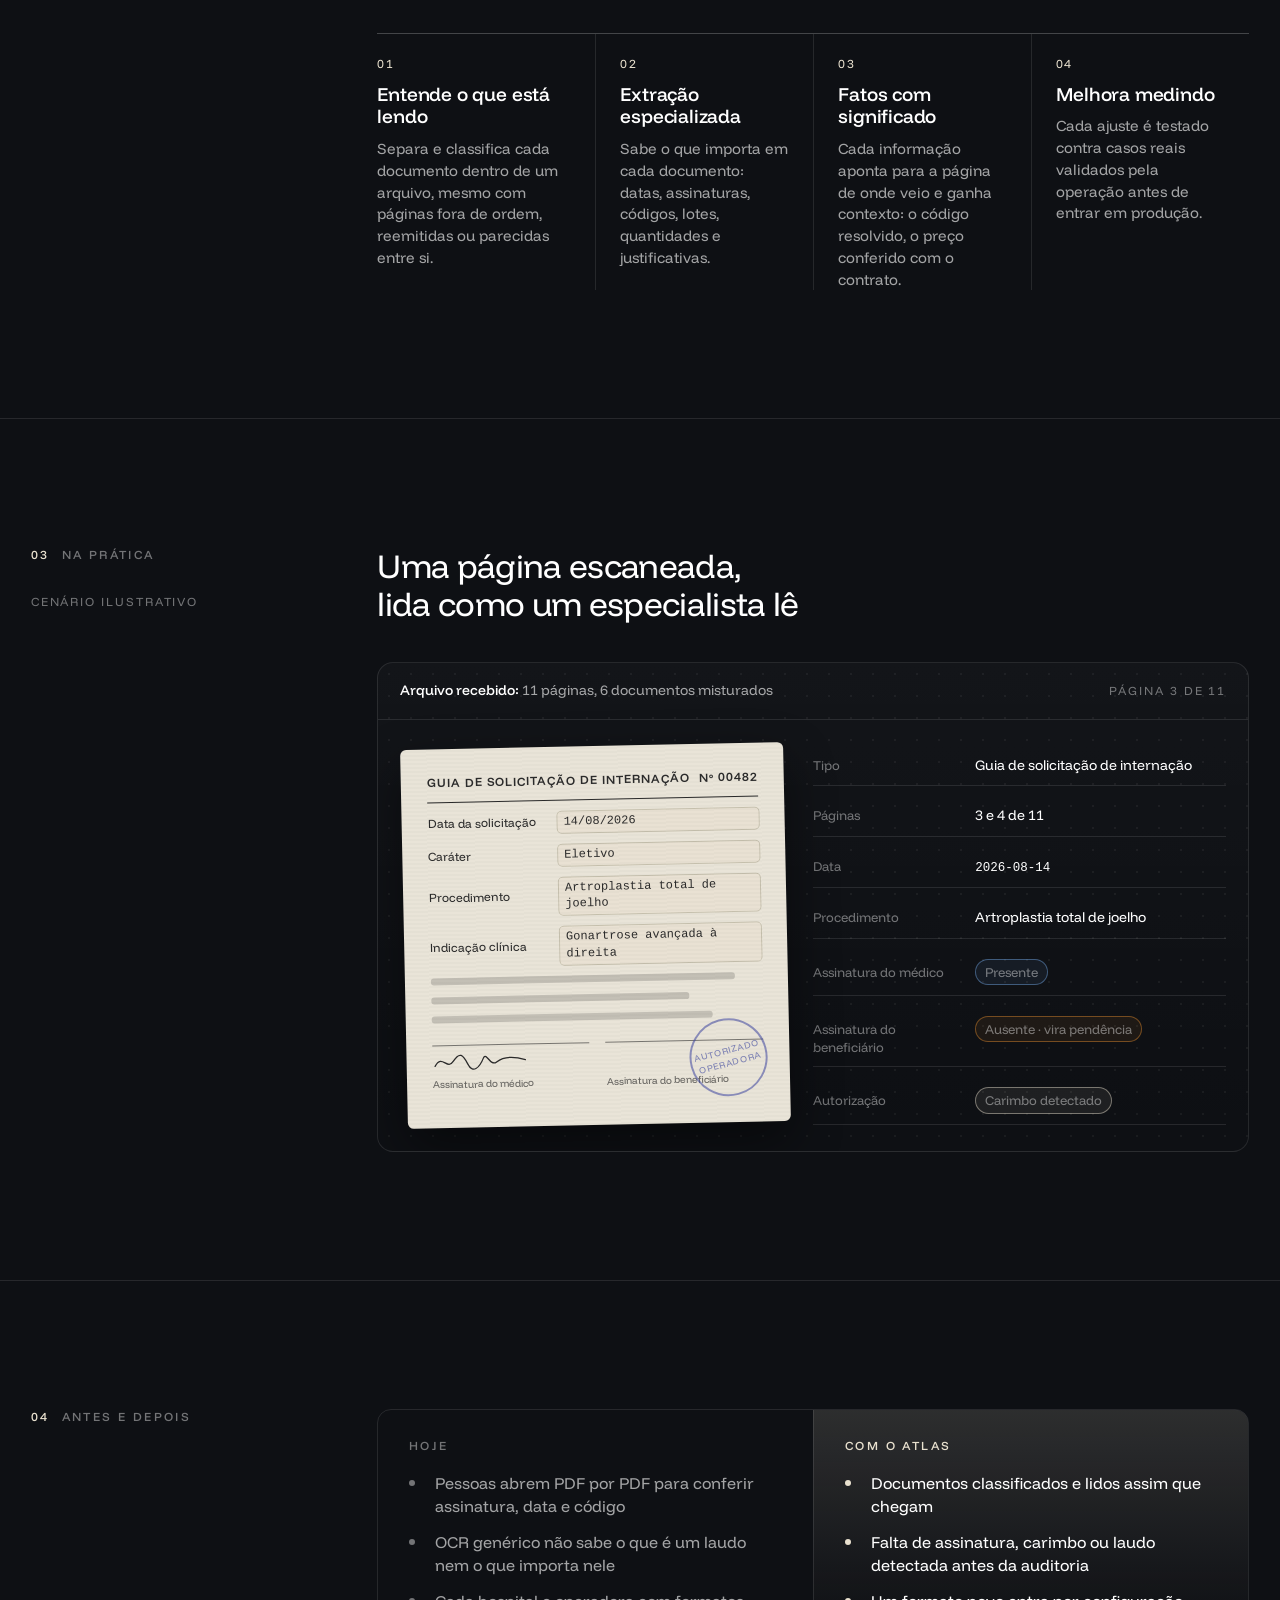
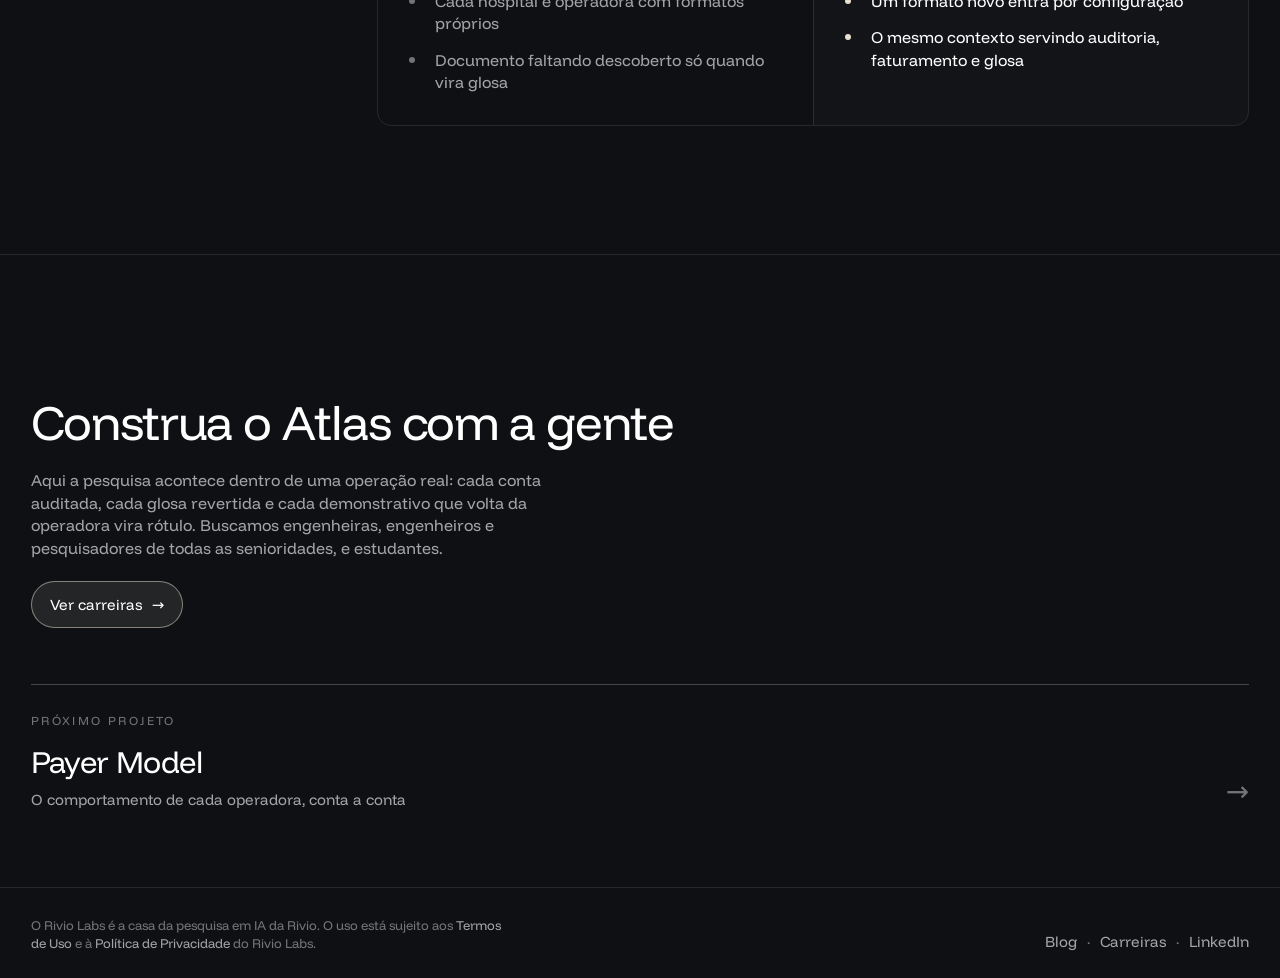
==== commit 63d32c49: "Revisa a copy do site segundo o guia de voz Nova abertura da home com o argumento da operação real, " ====
--- a/atlas/index.html
+++ b/atlas/index.html
@@ -4,7 +4,7 @@
 <meta charset="utf-8">
 <meta name="viewport" content="width=device-width, initial-scale=1, viewport-fit=cover">
 <title>Atlas · Rivio Labs</title>
-<meta name="description" content="A camada que lê e interpreta toda a documentação do hospital, digital ou em papel, e a transforma em fatos com fonte para pessoas e agentes.">
+<meta name="description" content="A camada que lê e interpreta toda a documentação do hospital, digital ou em papel, e a converte em fatos com fonte para pessoas e agentes.">
 <link rel="preconnect" href="https://fonts.googleapis.com">
 <link rel="preconnect" href="https://fonts.gstatic.com" crossorigin>
 <link rel="stylesheet" href="https://fonts.googleapis.com/css2?family=Funnel+Display:wght@400;500;600&display=swap">
@@ -29,20 +29,20 @@
     <div class="hero-copy">
       <p class="eyebrow">Atlas</p>
       <h1>O hospital escreve em mil formatos. O Atlas lê todos</h1>
-      <p class="lede">A camada que lê e interpreta toda a documentação do hospital, digital ou em papel, e a transforma em fatos com fonte para pessoas e agentes.</p>
+      <p class="lede">A camada que lê e interpreta toda a documentação do hospital, digital ou em papel, e a converte em fatos com fonte para pessoas e agentes.</p>
       <span class="cue">Role para explorar</span>
     </div>
   </section>
 
   <section class="section" aria-labelledby="s1">
     <div class="label-col"><p class="label" id="s1"><b>01</b> A tese</p></div>
-    <div class="body-col"><p class="statement reveal">A verdade de um atendimento está espalhada em documentos: a guia de autorização, a evolução médica, o laudo assinado, a etiqueta do implante com seu lote, o formulário de prorrogação preenchido à mão, com o carimbo por cima da assinatura. Muitos chegam escaneados e misturados num mesmo arquivo. <span>Nenhum agente decide bem sobre o que não consegue ler. O Atlas transforma essa documentação em fatos confiáveis.</span></p></div>
+    <div class="body-col"><p class="statement reveal">A verdade de um atendimento está espalhada em documentos: a guia de autorização, a evolução médica, o laudo assinado, a etiqueta do implante com seu lote, o formulário de prorrogação preenchido à mão, com o carimbo por cima da assinatura. Muitos chegam escaneados e misturados num mesmo arquivo. <span>Nenhum agente decide bem sobre o que não consegue ler. O Atlas converte essa documentação em fatos com fonte.</span></p></div>
   </section>
 
   <section class="section" aria-labelledby="s2">
     <div class="label-col"><p class="label" id="s2"><b>02</b> O que muda</p></div>
     <div class="body-col">
-      <h2 class="reveal">Muito além do OCR</h2>
+      <h2 class="reveal">O que o OCR não lê</h2>
       <ol class="pillars reveal">
         <li><span class="n">01</span><h3>Entende o que está lendo</h3><p>Separa e classifica cada documento dentro de um arquivo, mesmo com páginas fora de ordem, reemitidas ou parecidas entre si.</p></li>
         <li><span class="n">02</span><h3>Extração especializada</h3><p>Sabe o que importa em cada documento: datas, assinaturas, códigos, lotes, quantidades e justificativas.</p></li>
@@ -97,7 +97,7 @@
         <div><h3>Com o Atlas</h3><ul>
           <li>Documentos classificados e lidos assim que chegam</li>
           <li>Falta de assinatura, carimbo ou laudo detectada antes da auditoria</li>
-          <li>Um formato novo vira configuração, não projeto</li>
+          <li>Um formato novo entra por configuração</li>
           <li>O mesmo contexto servindo auditoria, faturamento e glosa</li>
         </ul></div>
       </div>
@@ -120,8 +120,8 @@
 
   <section class="closing">
     <div class="cta reveal">
-      <h2>Quer construir o Atlas com a gente?</h2>
-      <p>Buscamos engenheiras, engenheiros e pesquisadores de todas as senioridades, e estudantes que queiram trabalhar em problemas reais da saúde.</p>
+      <h2>Construa o Atlas com a gente</h2>
+      <p>Aqui a pesquisa acontece dentro de uma operação real: cada conta auditada, cada glosa revertida e cada demonstrativo que volta da operadora vira rótulo. Buscamos engenheiras, engenheiros e pesquisadores de todas as senioridades, e estudantes.</p>
       <a class="btn" href="../#carreiras">Ver carreiras <span aria-hidden="true">→</span></a>
     </div>
     <a class="next" href="../">Todos os projetos</a>
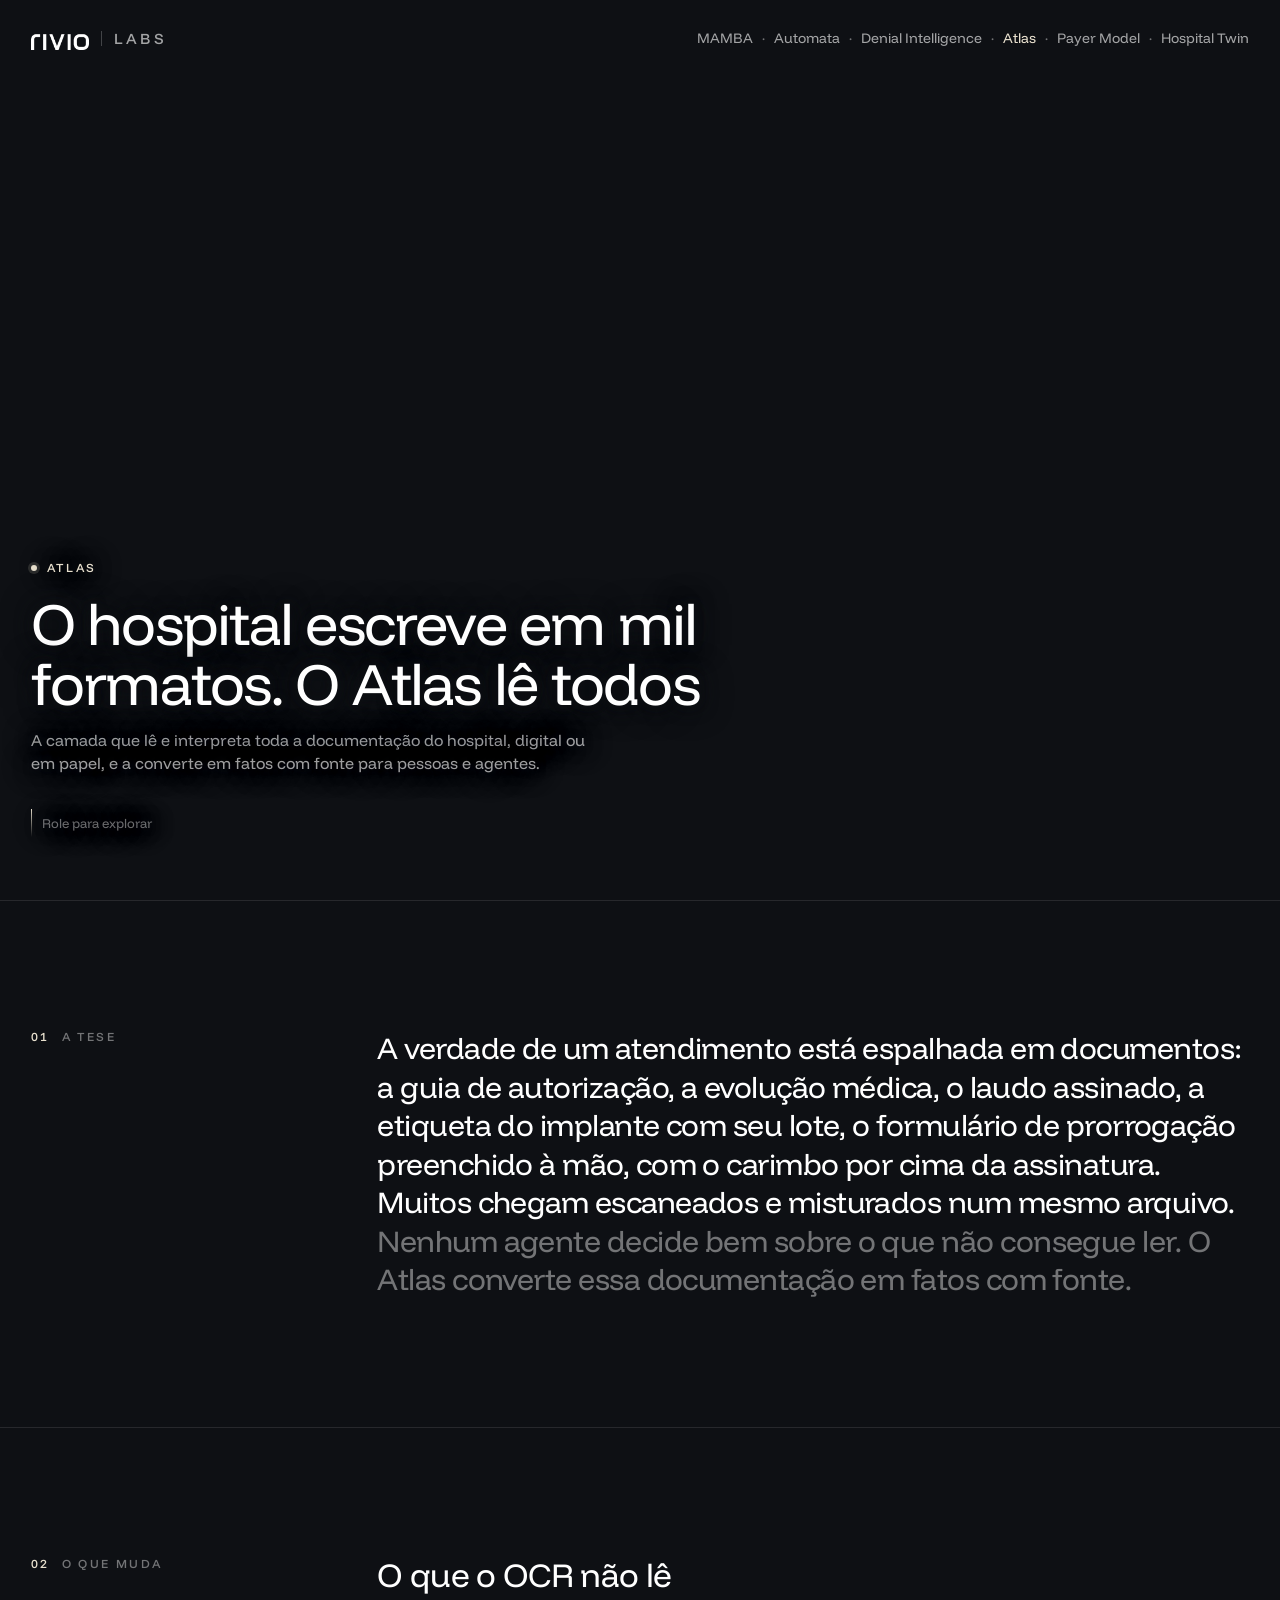
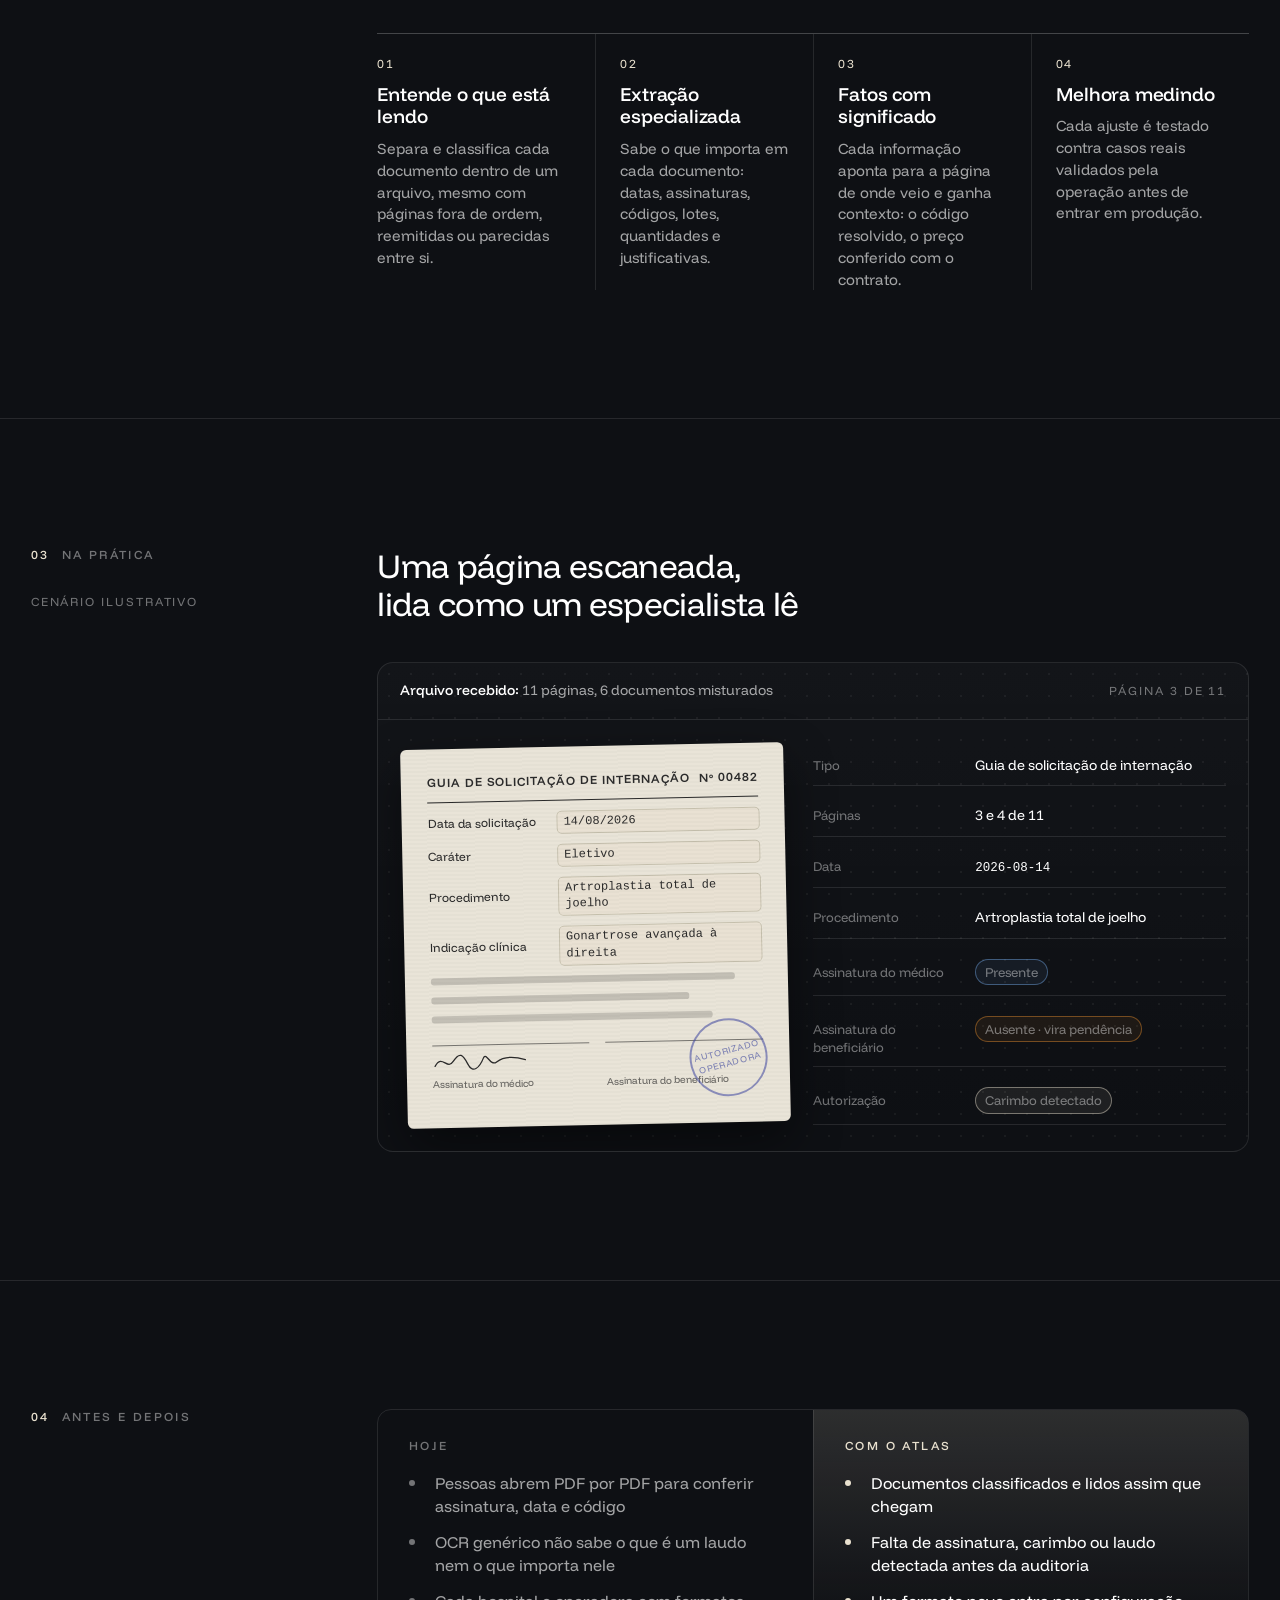
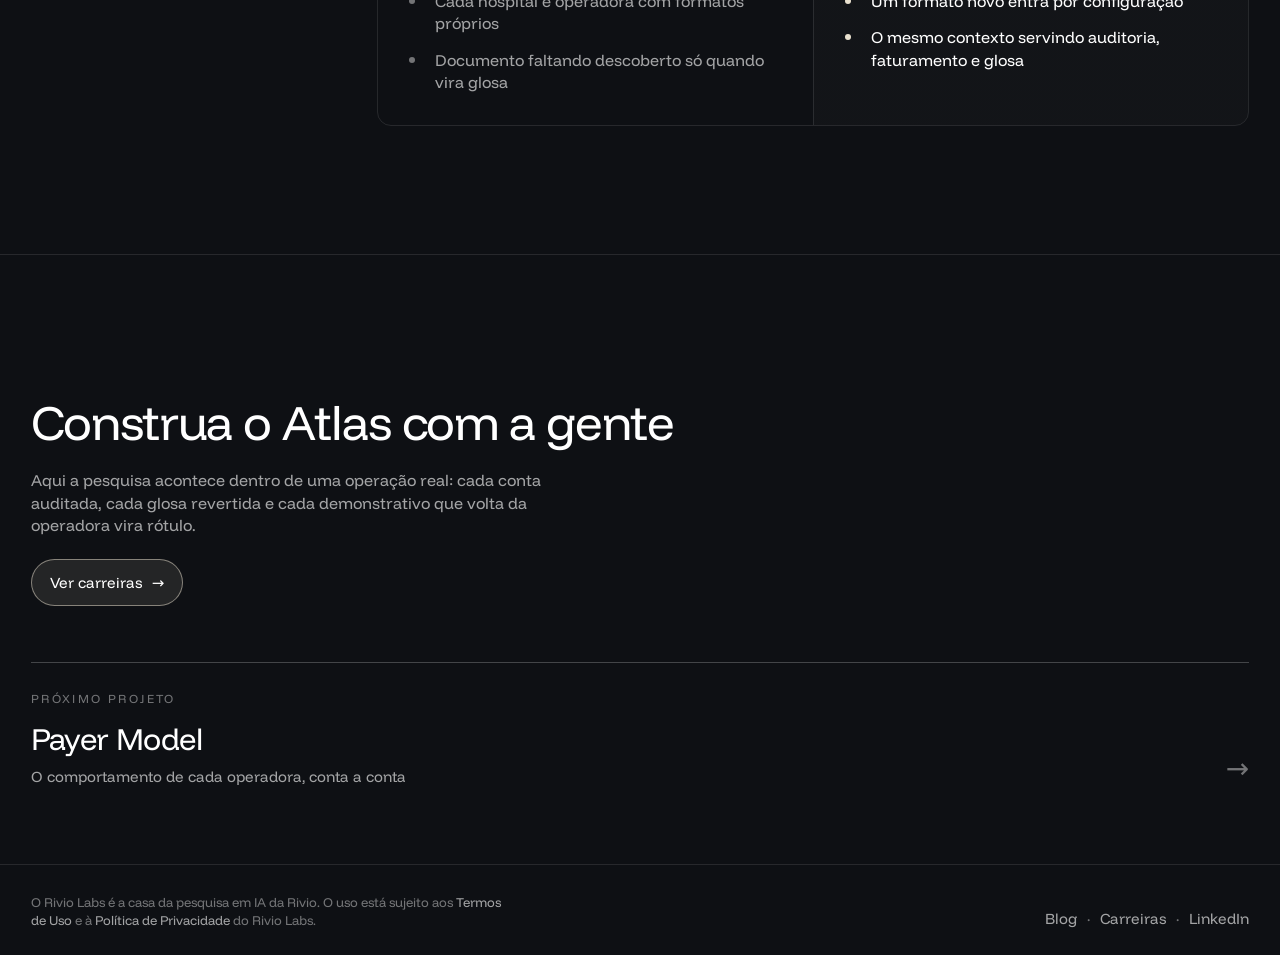
==== commit 532ea984: "Remove a frase de quem buscamos do bloco final das páginas de projeto Co-Authored-By: Claude Opus 5." ====
--- a/atlas/index.html
+++ b/atlas/index.html
@@ -121,7 +121,7 @@
   <section class="closing">
     <div class="cta reveal">
       <h2>Construa o Atlas com a gente</h2>
-      <p>Aqui a pesquisa acontece dentro de uma operação real: cada conta auditada, cada glosa revertida e cada demonstrativo que volta da operadora vira rótulo. Buscamos engenheiras, engenheiros e pesquisadores de todas as senioridades, e estudantes.</p>
+      <p>Aqui a pesquisa acontece dentro de uma operação real: cada conta auditada, cada glosa revertida e cada demonstrativo que volta da operadora vira rótulo.</p>
       <a class="btn" href="../#carreiras">Ver carreiras <span aria-hidden="true">→</span></a>
     </div>
     <a class="next" href="../">Todos os projetos</a>
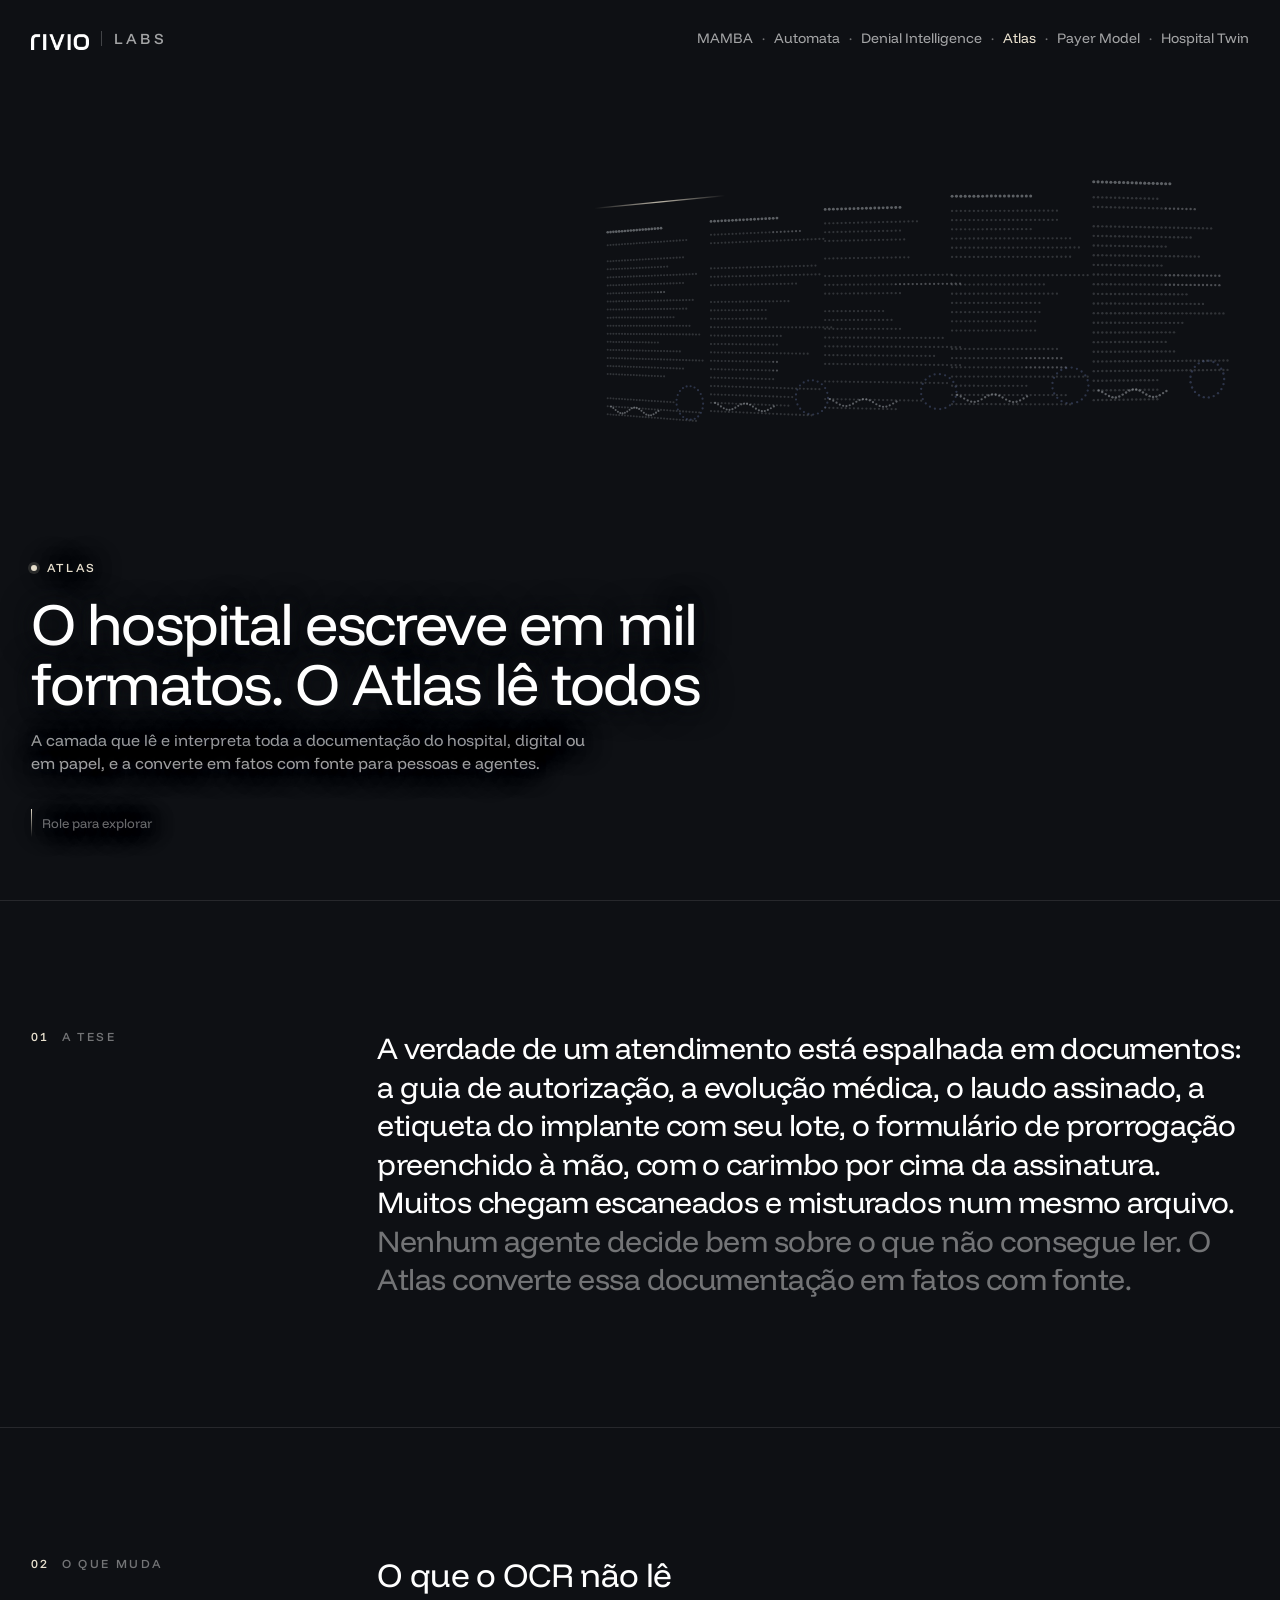
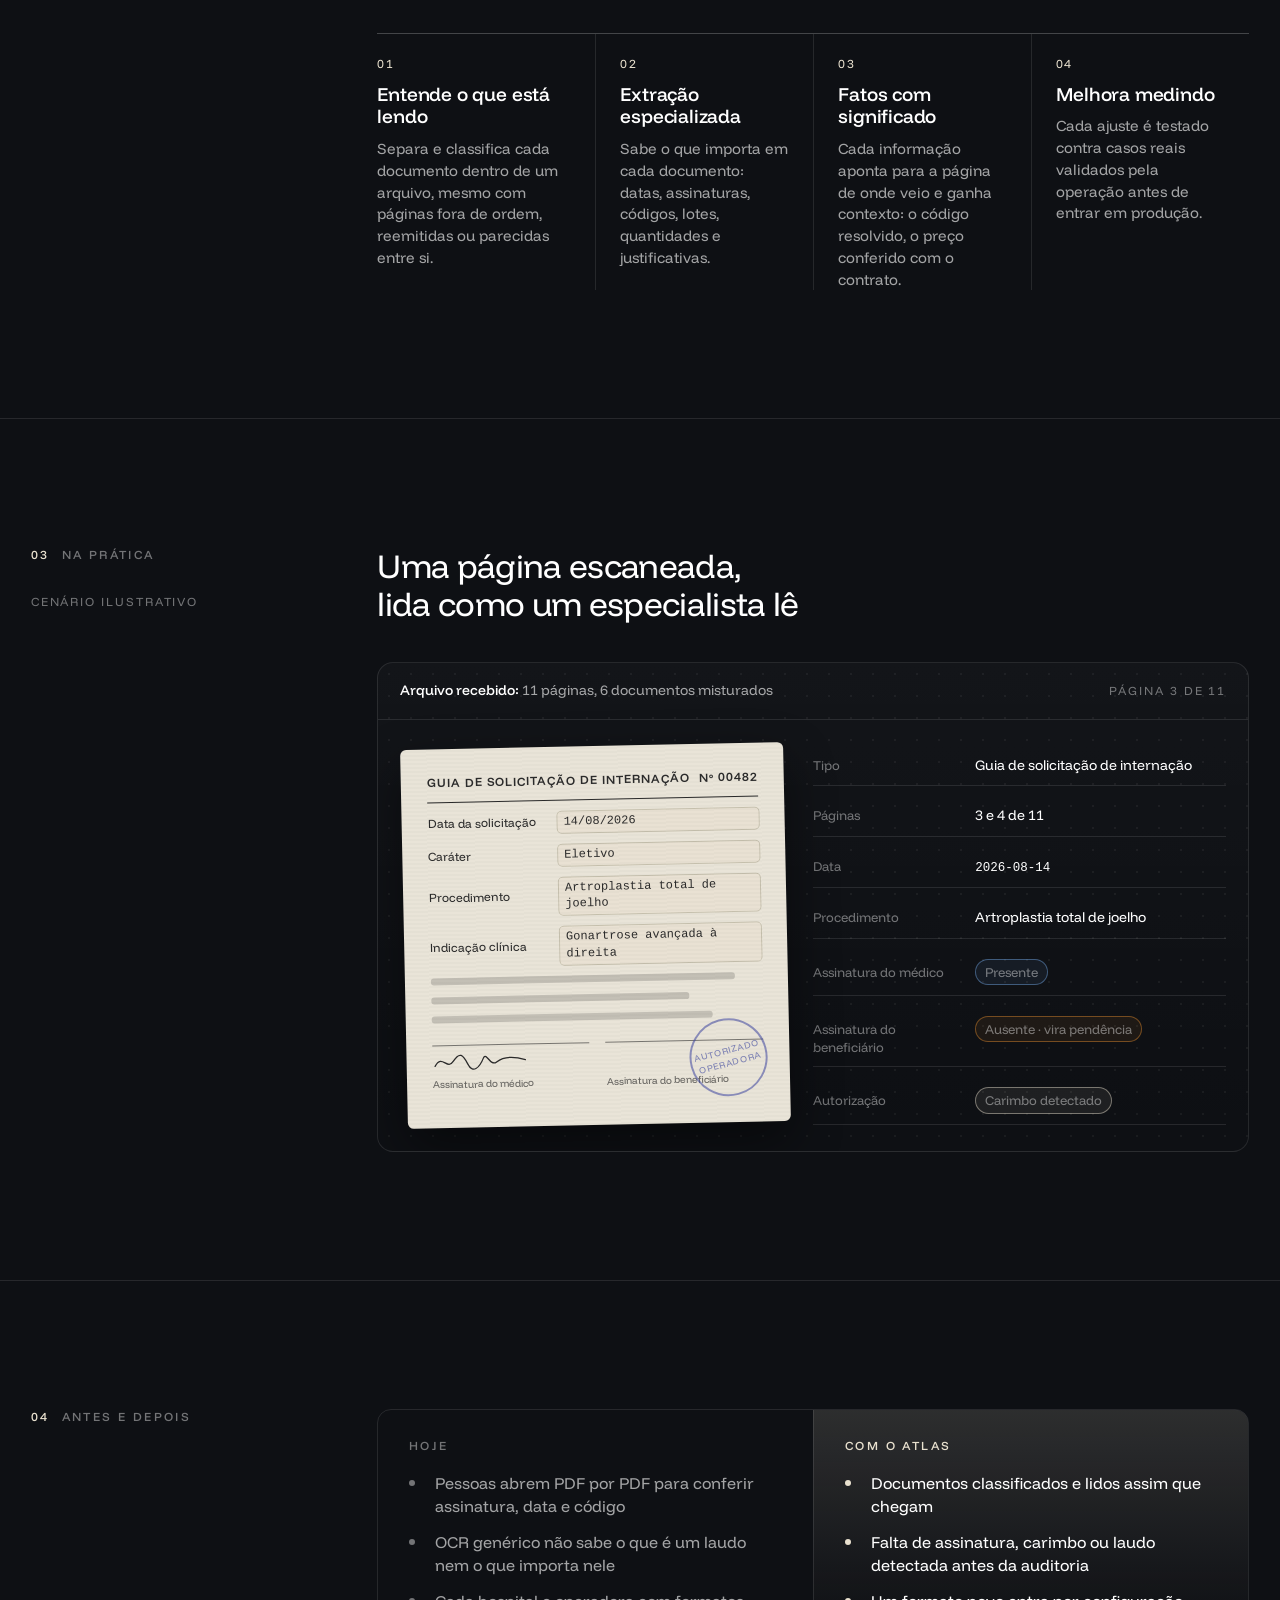
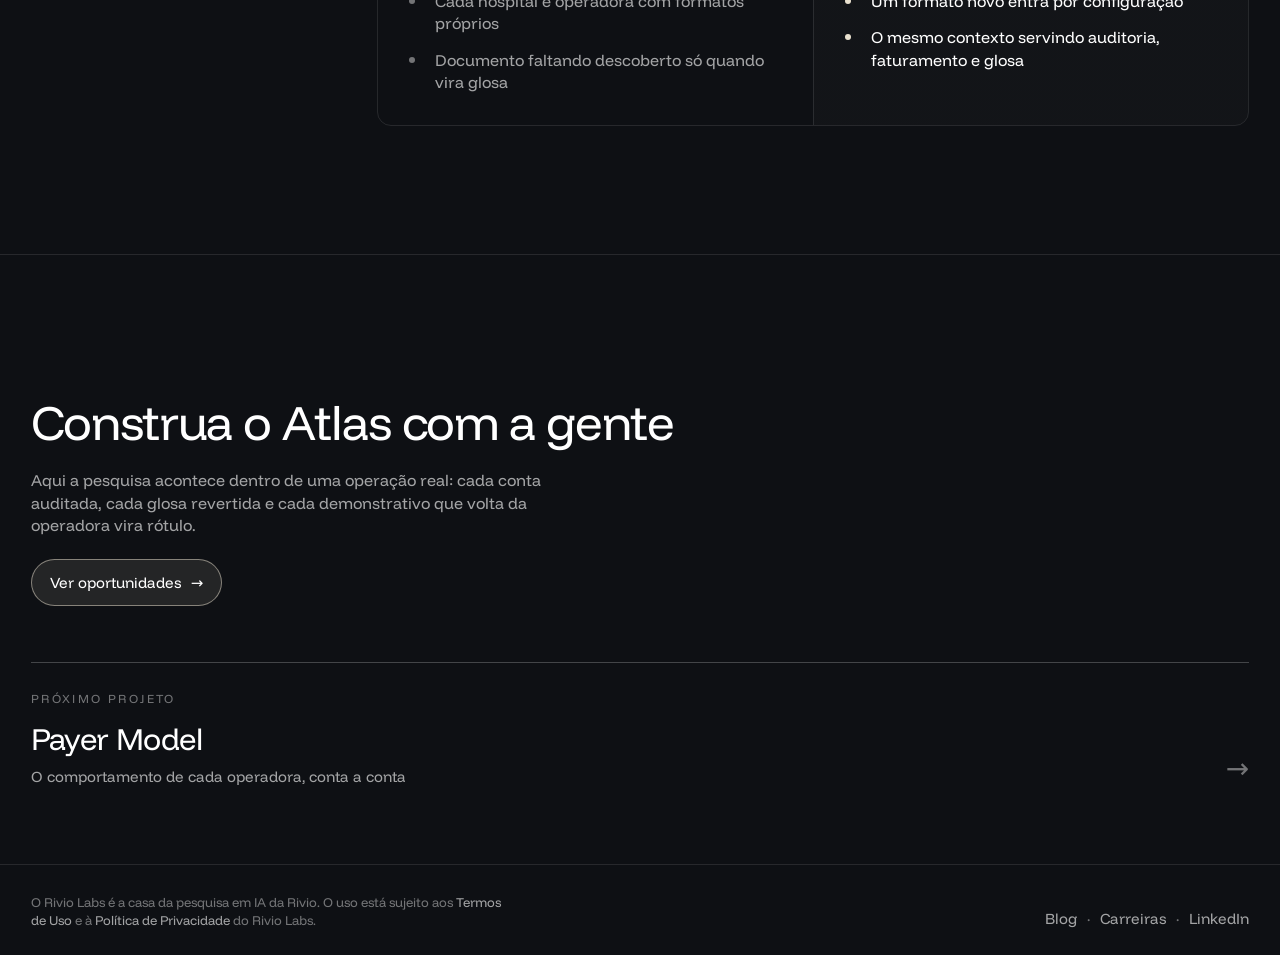
==== commit 5fe96614: "Botão final das páginas de projeto vira "Ver oportunidades" Co-Authored-By: Claude Opus 5.5 <noreply" ====
--- a/atlas/index.html
+++ b/atlas/index.html
@@ -122,7 +122,7 @@
     <div class="cta reveal">
       <h2>Construa o Atlas com a gente</h2>
       <p>Aqui a pesquisa acontece dentro de uma operação real: cada conta auditada, cada glosa revertida e cada demonstrativo que volta da operadora vira rótulo.</p>
-      <a class="btn" href="../#carreiras">Ver carreiras <span aria-hidden="true">→</span></a>
+      <a class="btn" href="../#carreiras">Ver oportunidades <span aria-hidden="true">→</span></a>
     </div>
     <a class="next" href="../">Todos os projetos</a>
   </section>
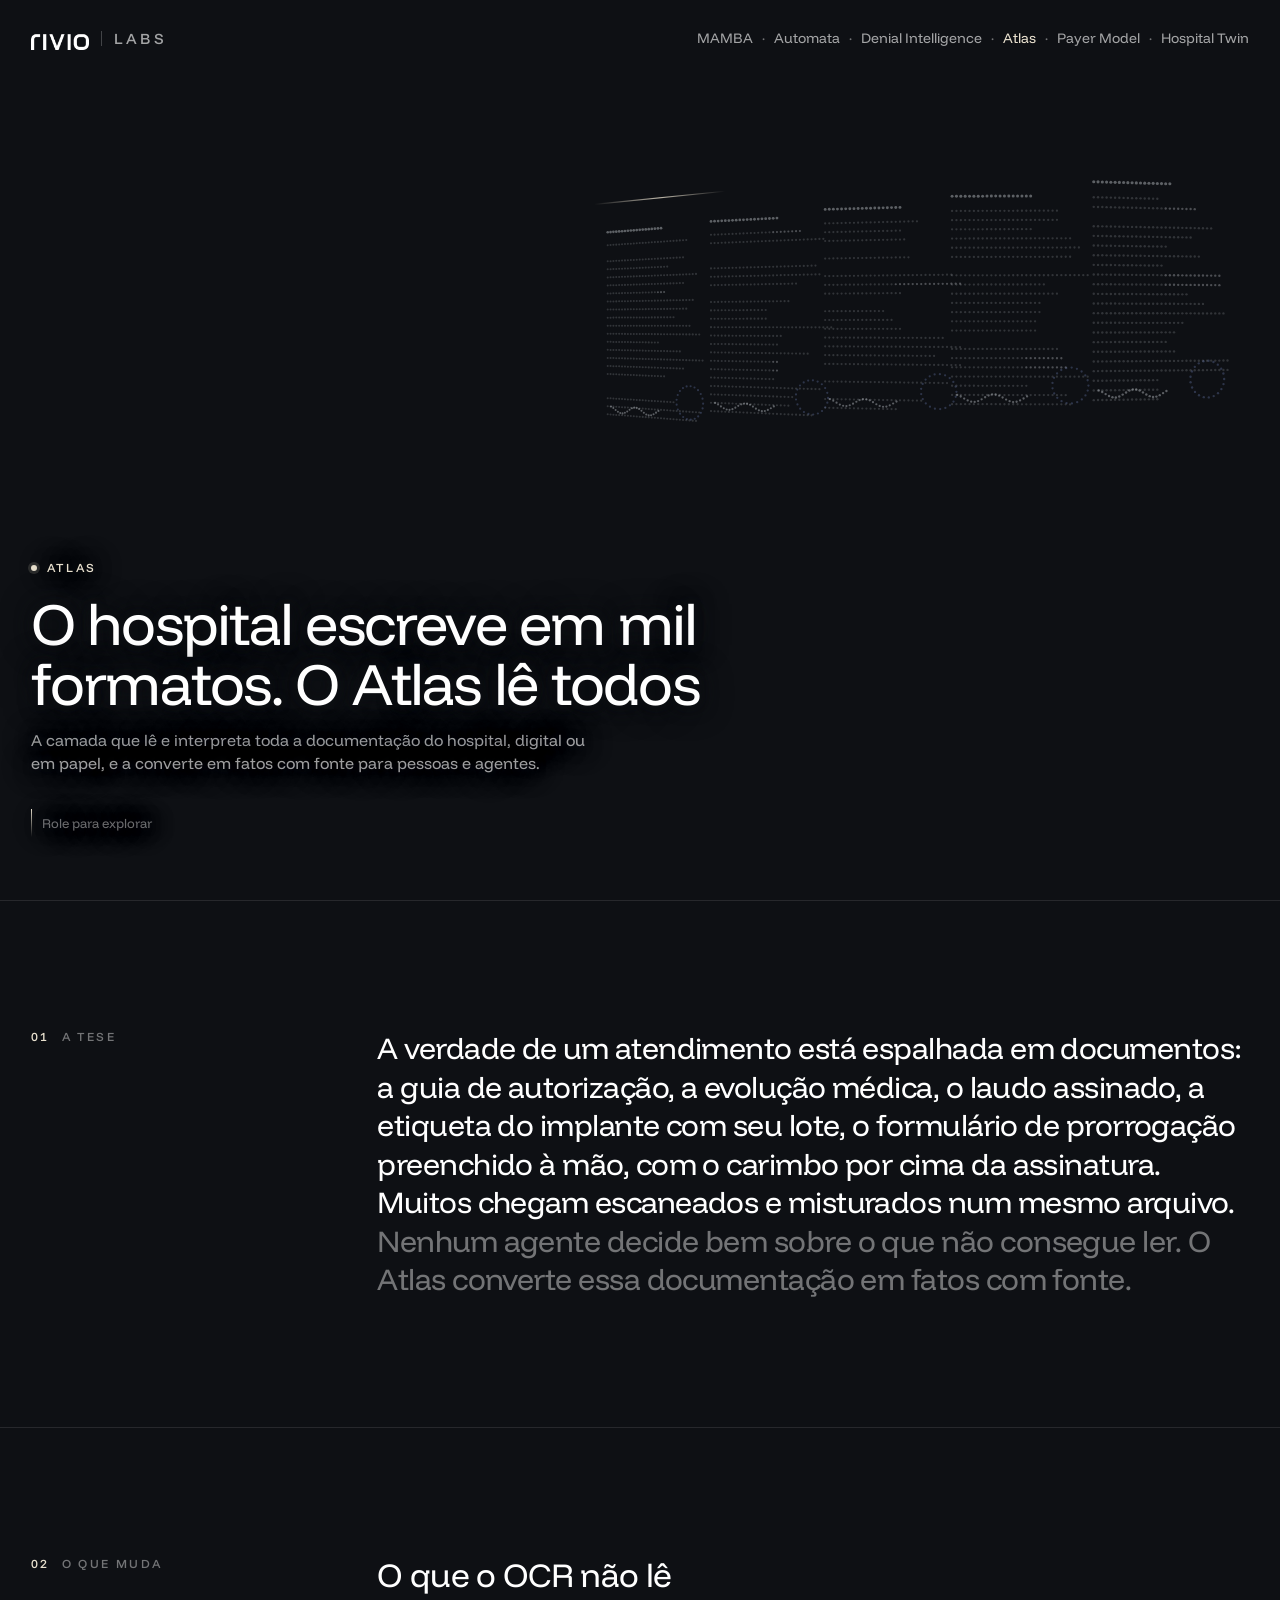
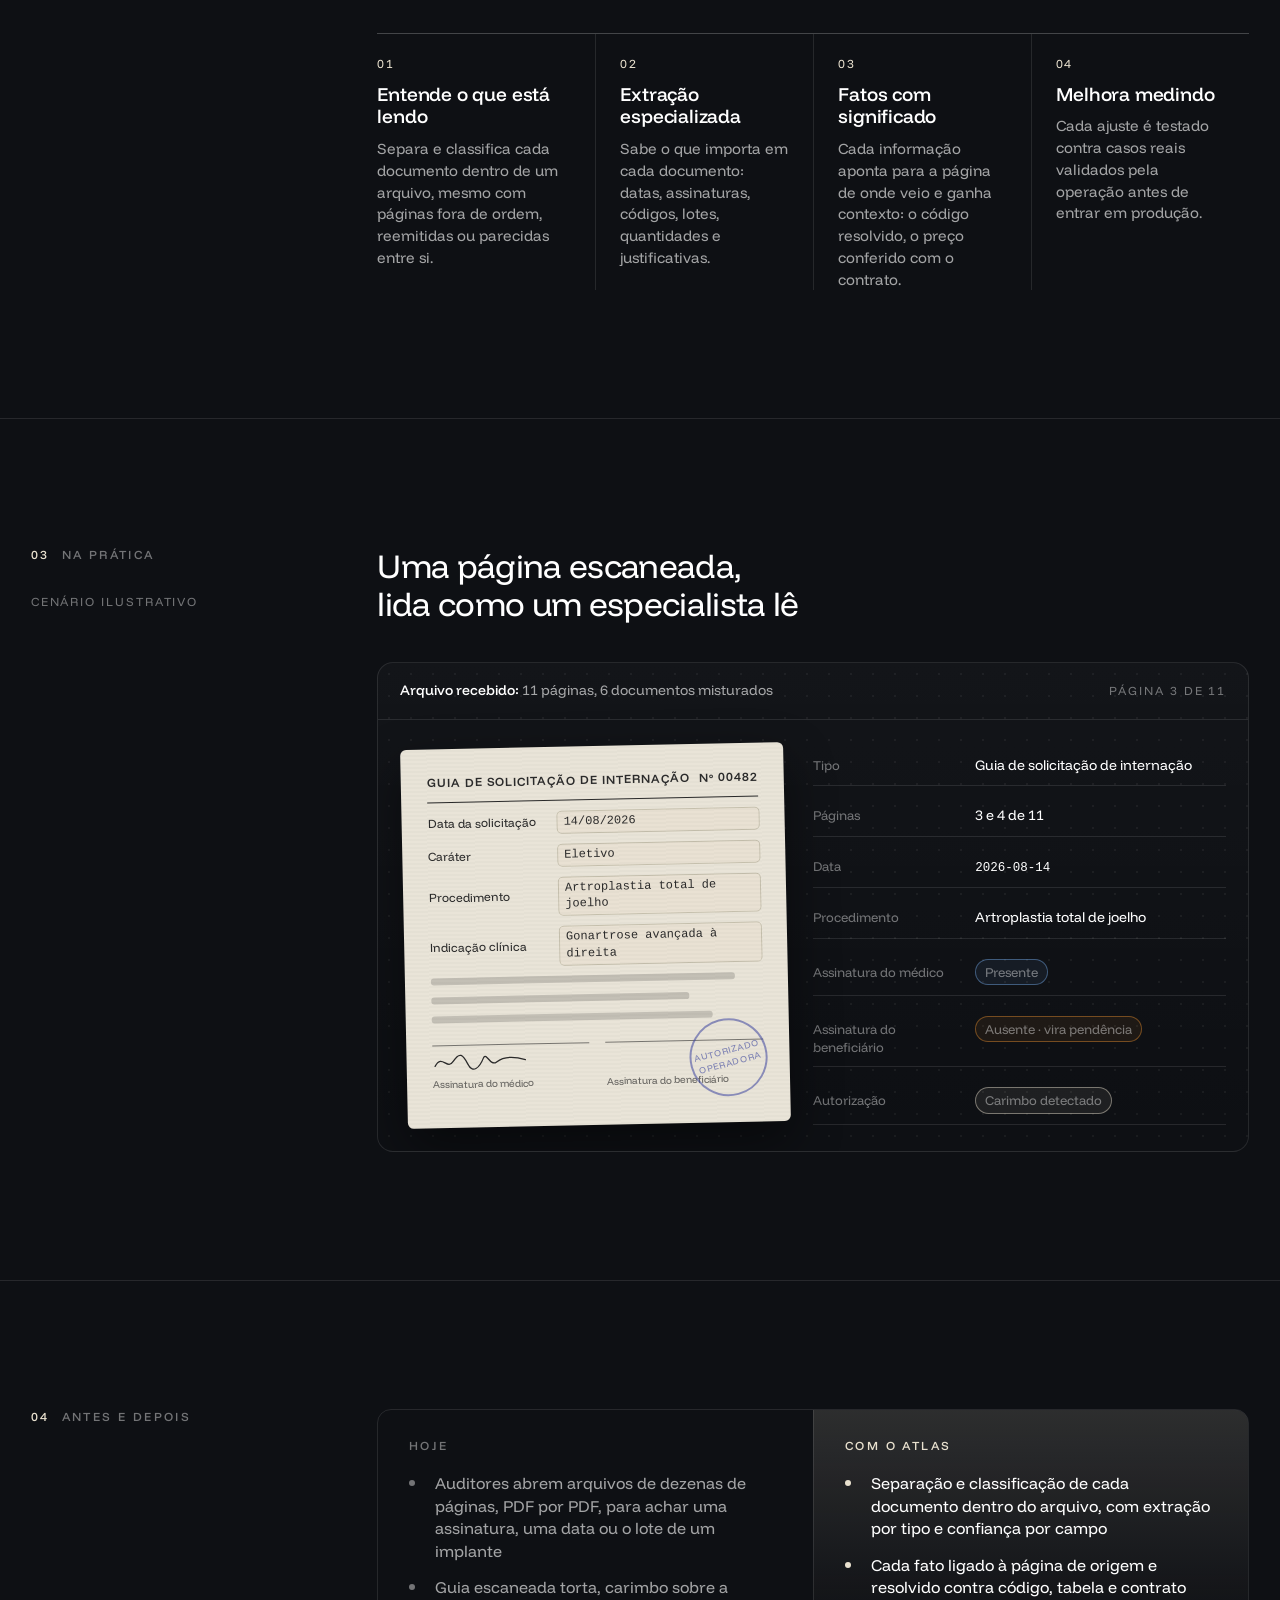
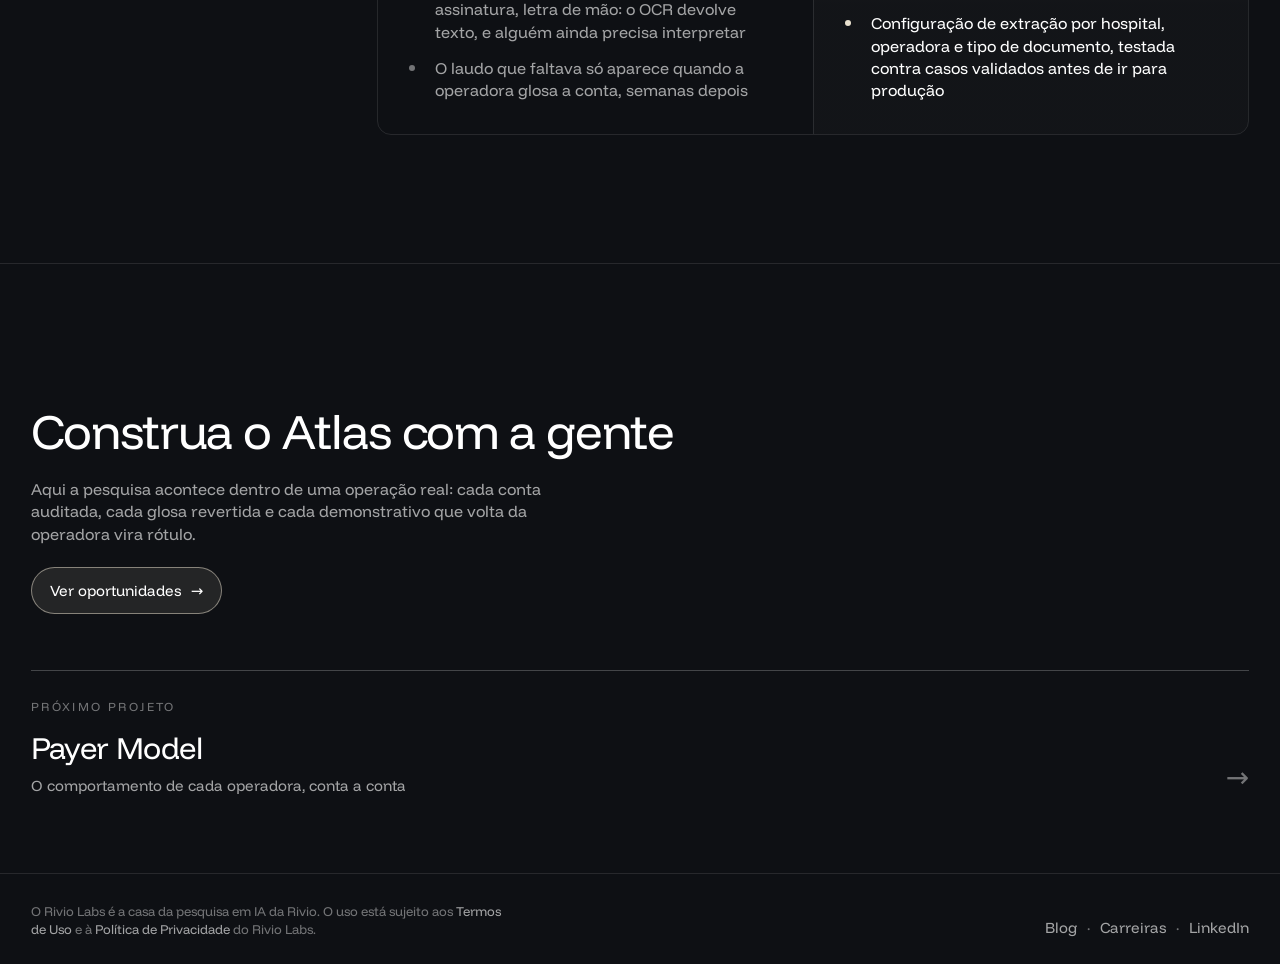
==== commit 8bc6b796: "Revisa antes e depois das páginas e a tese do Denial Intelligence Hoje mais vívido nas dores do hosp" ====
--- a/atlas/index.html
+++ b/atlas/index.html
@@ -89,16 +89,14 @@
     <div class="body-col">
       <div class="compare reveal">
         <div><h3>Hoje</h3><ul>
-          <li>Pessoas abrem PDF por PDF para conferir assinatura, data e código</li>
-          <li>OCR genérico não sabe o que é um laudo nem o que importa nele</li>
-          <li>Cada hospital e operadora com formatos próprios</li>
-          <li>Documento faltando descoberto só quando vira glosa</li>
+          <li>Auditores abrem arquivos de dezenas de páginas, PDF por PDF, para achar uma assinatura, uma data ou o lote de um implante</li>
+          <li>Guia escaneada torta, carimbo sobre a assinatura, letra de mão: o OCR devolve texto, e alguém ainda precisa interpretar</li>
+          <li>O laudo que faltava só aparece quando a operadora glosa a conta, semanas depois</li>
         </ul></div>
         <div><h3>Com o Atlas</h3><ul>
-          <li>Documentos classificados e lidos assim que chegam</li>
-          <li>Falta de assinatura, carimbo ou laudo detectada antes da auditoria</li>
-          <li>Um formato novo entra por configuração</li>
-          <li>O mesmo contexto servindo auditoria, faturamento e glosa</li>
+          <li>Separação e classificação de cada documento dentro do arquivo, com extração por tipo e confiança por campo</li>
+          <li>Cada fato ligado à página de origem e resolvido contra código, tabela e contrato</li>
+          <li>Configuração de extração por hospital, operadora e tipo de documento, testada contra casos validados antes de ir para produção</li>
         </ul></div>
       </div>
     </div>
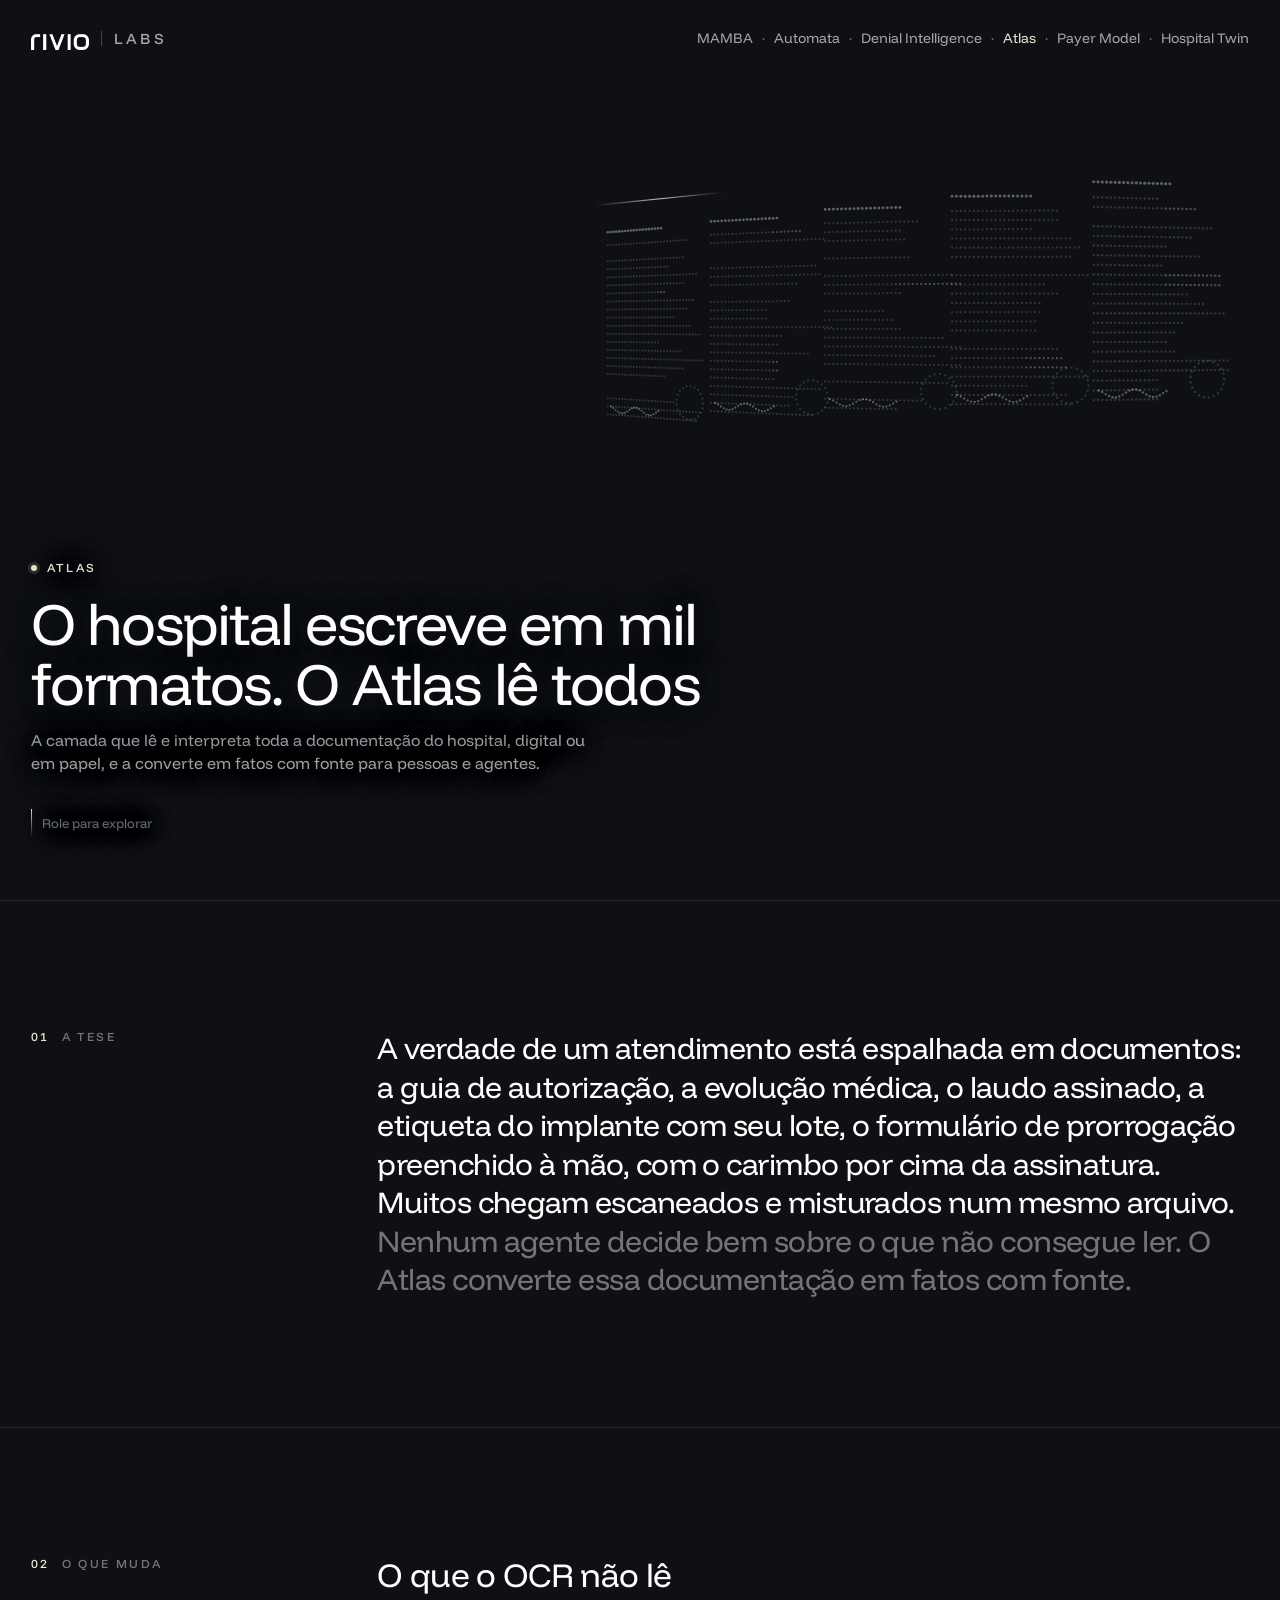
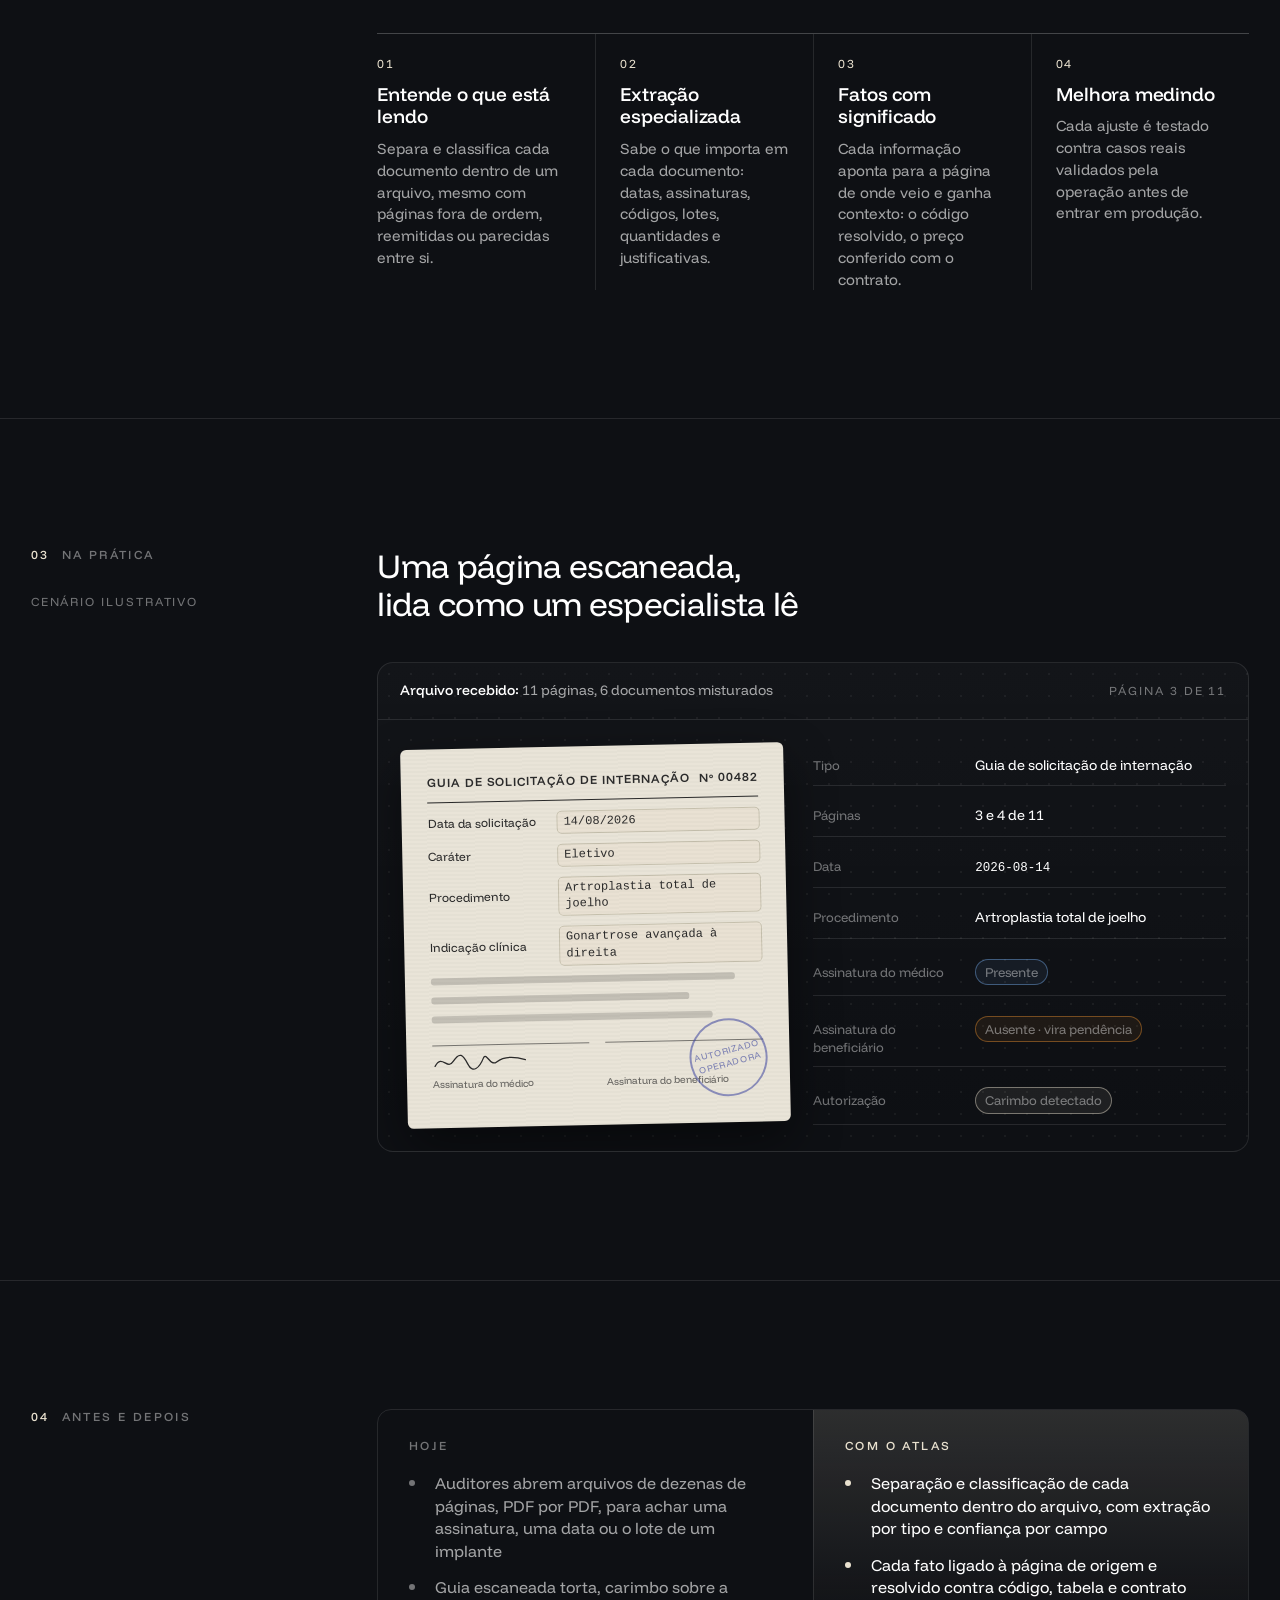
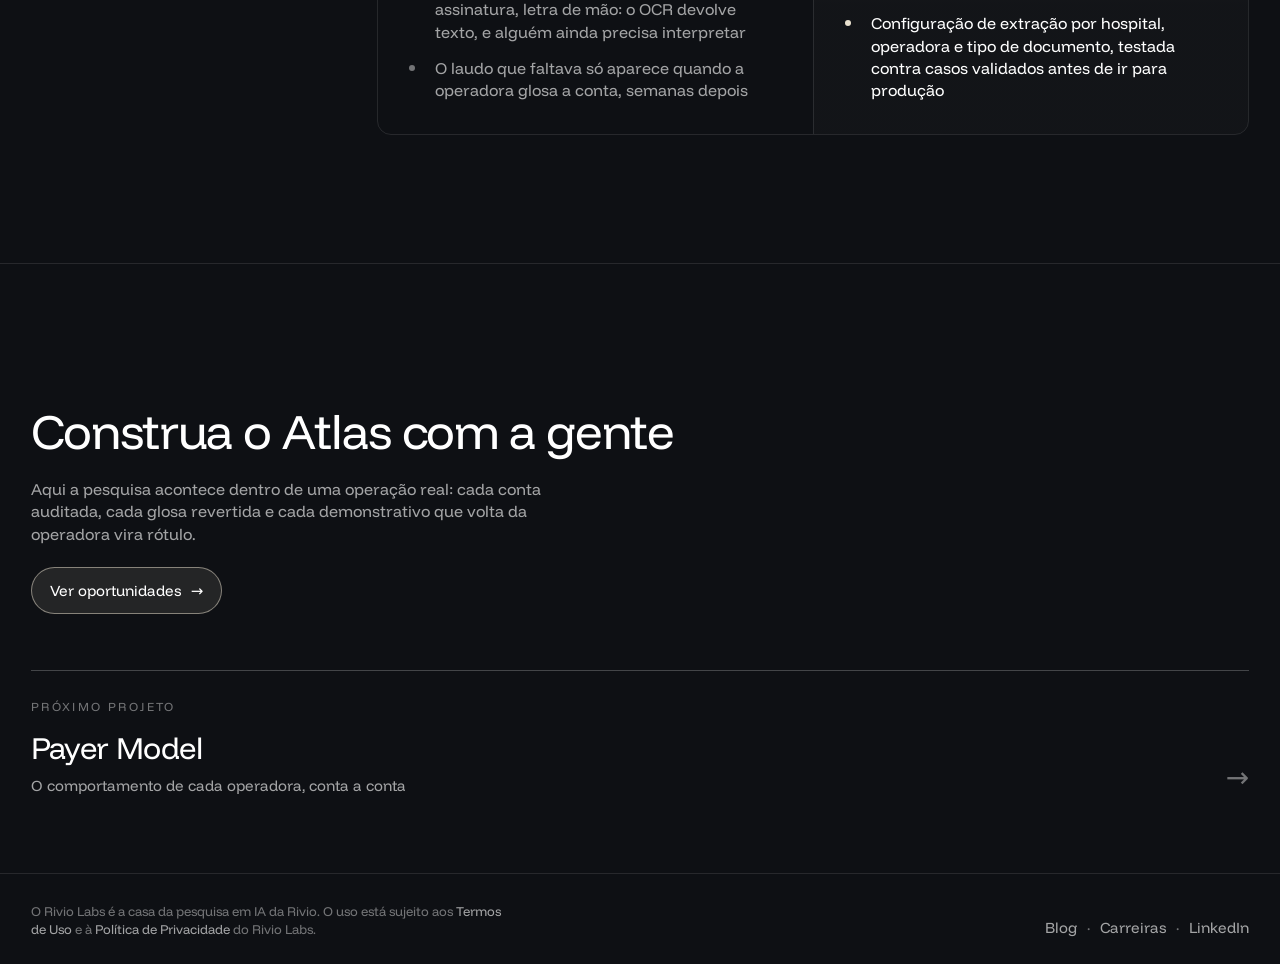
==== commit 2956b321: "Links de carreiras apontam para o site da Rivio e novo título da home Co-Authored-By: Claude Opus 5." ====
--- a/atlas/index.html
+++ b/atlas/index.html
@@ -120,7 +120,7 @@
     <div class="cta reveal">
       <h2>Construa o Atlas com a gente</h2>
       <p>Aqui a pesquisa acontece dentro de uma operação real: cada conta auditada, cada glosa revertida e cada demonstrativo que volta da operadora vira rótulo.</p>
-      <a class="btn" href="../#carreiras">Ver oportunidades <span aria-hidden="true">→</span></a>
+      <a class="btn" href="https://rivio-kvsite-v2.pages.dev/carreiras" target="_blank" rel="noopener">Ver oportunidades <span aria-hidden="true">→</span></a>
     </div>
     <a class="next" href="../">Todos os projetos</a>
   </section>
@@ -131,7 +131,7 @@
   <nav aria-label="Rodapé">
     <ul class="foot-links">
       <li><a href="../#blog">Blog</a></li>
-      <li><a href="../#carreiras">Carreiras</a></li>
+      <li><a href="https://rivio-kvsite-v2.pages.dev/carreiras" target="_blank" rel="noopener">Carreiras</a></li>
       <li><a href="https://www.linkedin.com/company/riviotech/" target="_blank" rel="noopener">LinkedIn</a></li>
     </ul>
   </nav>
